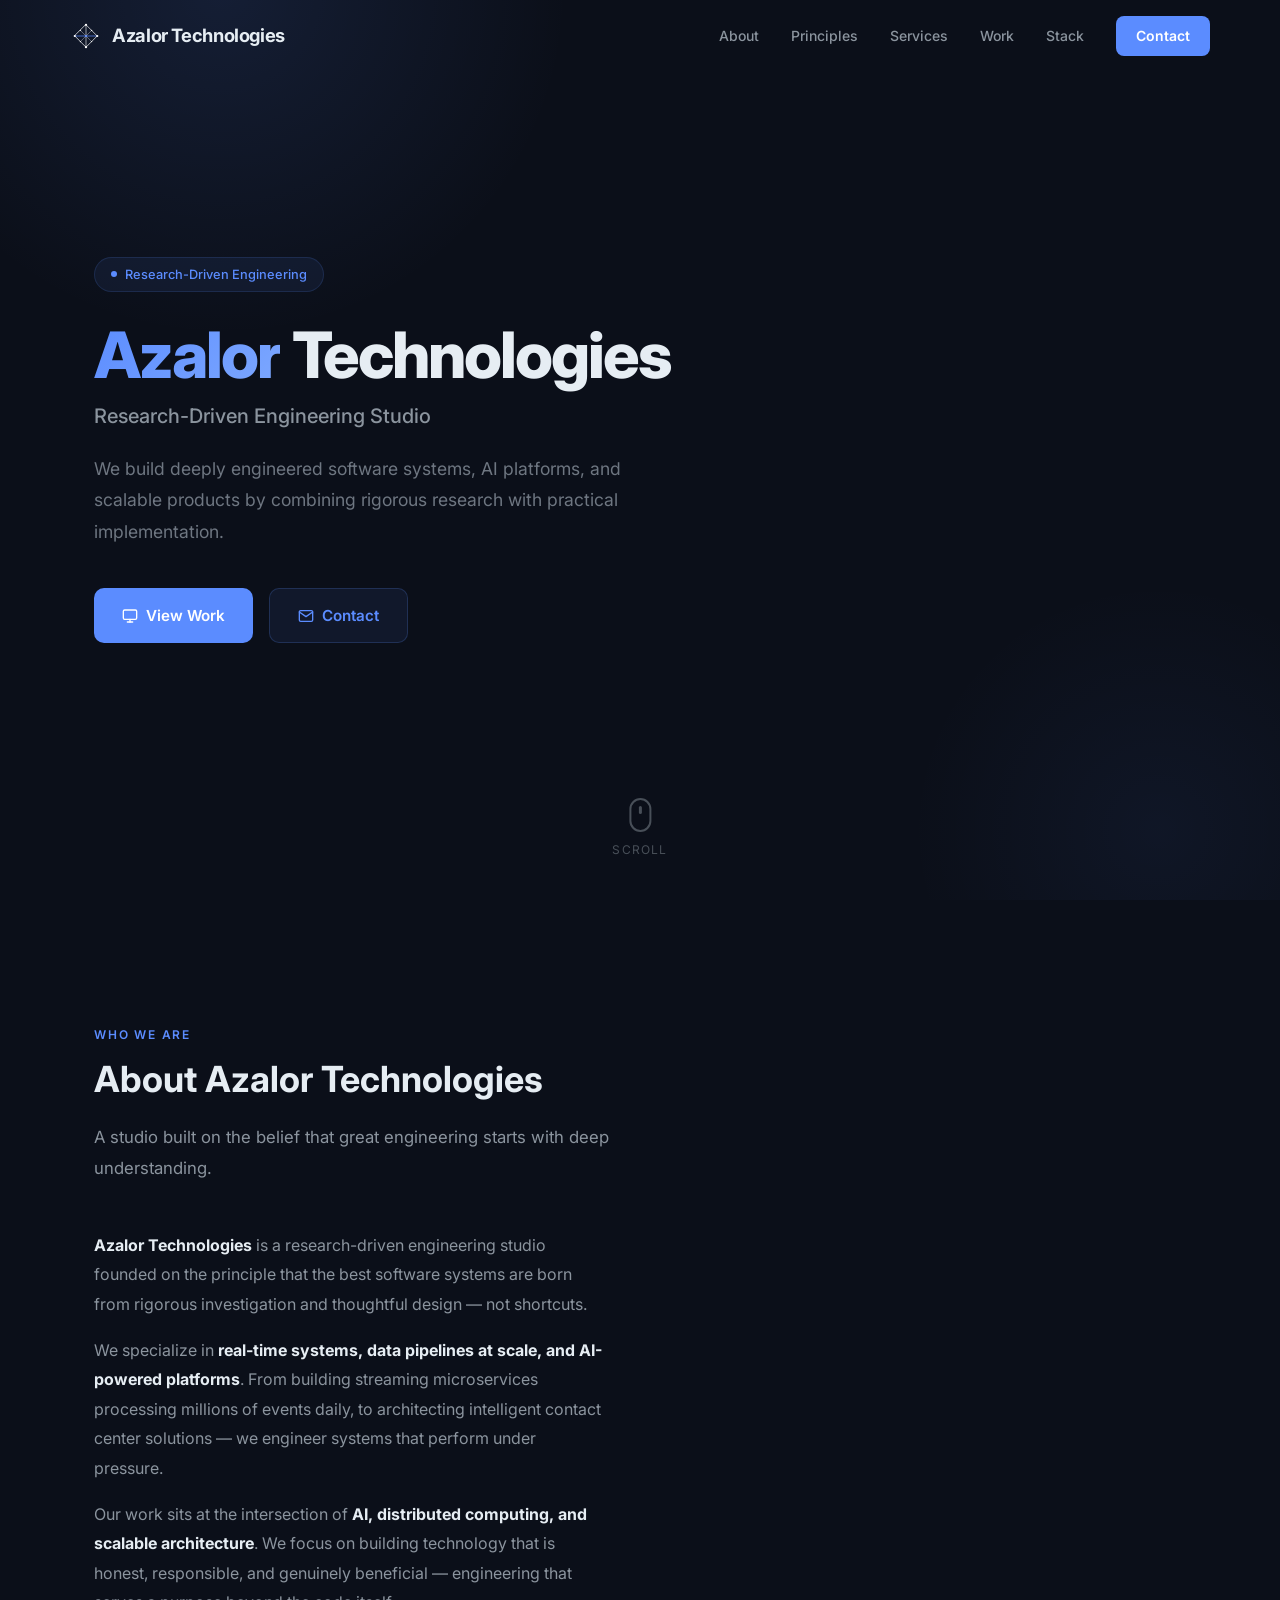
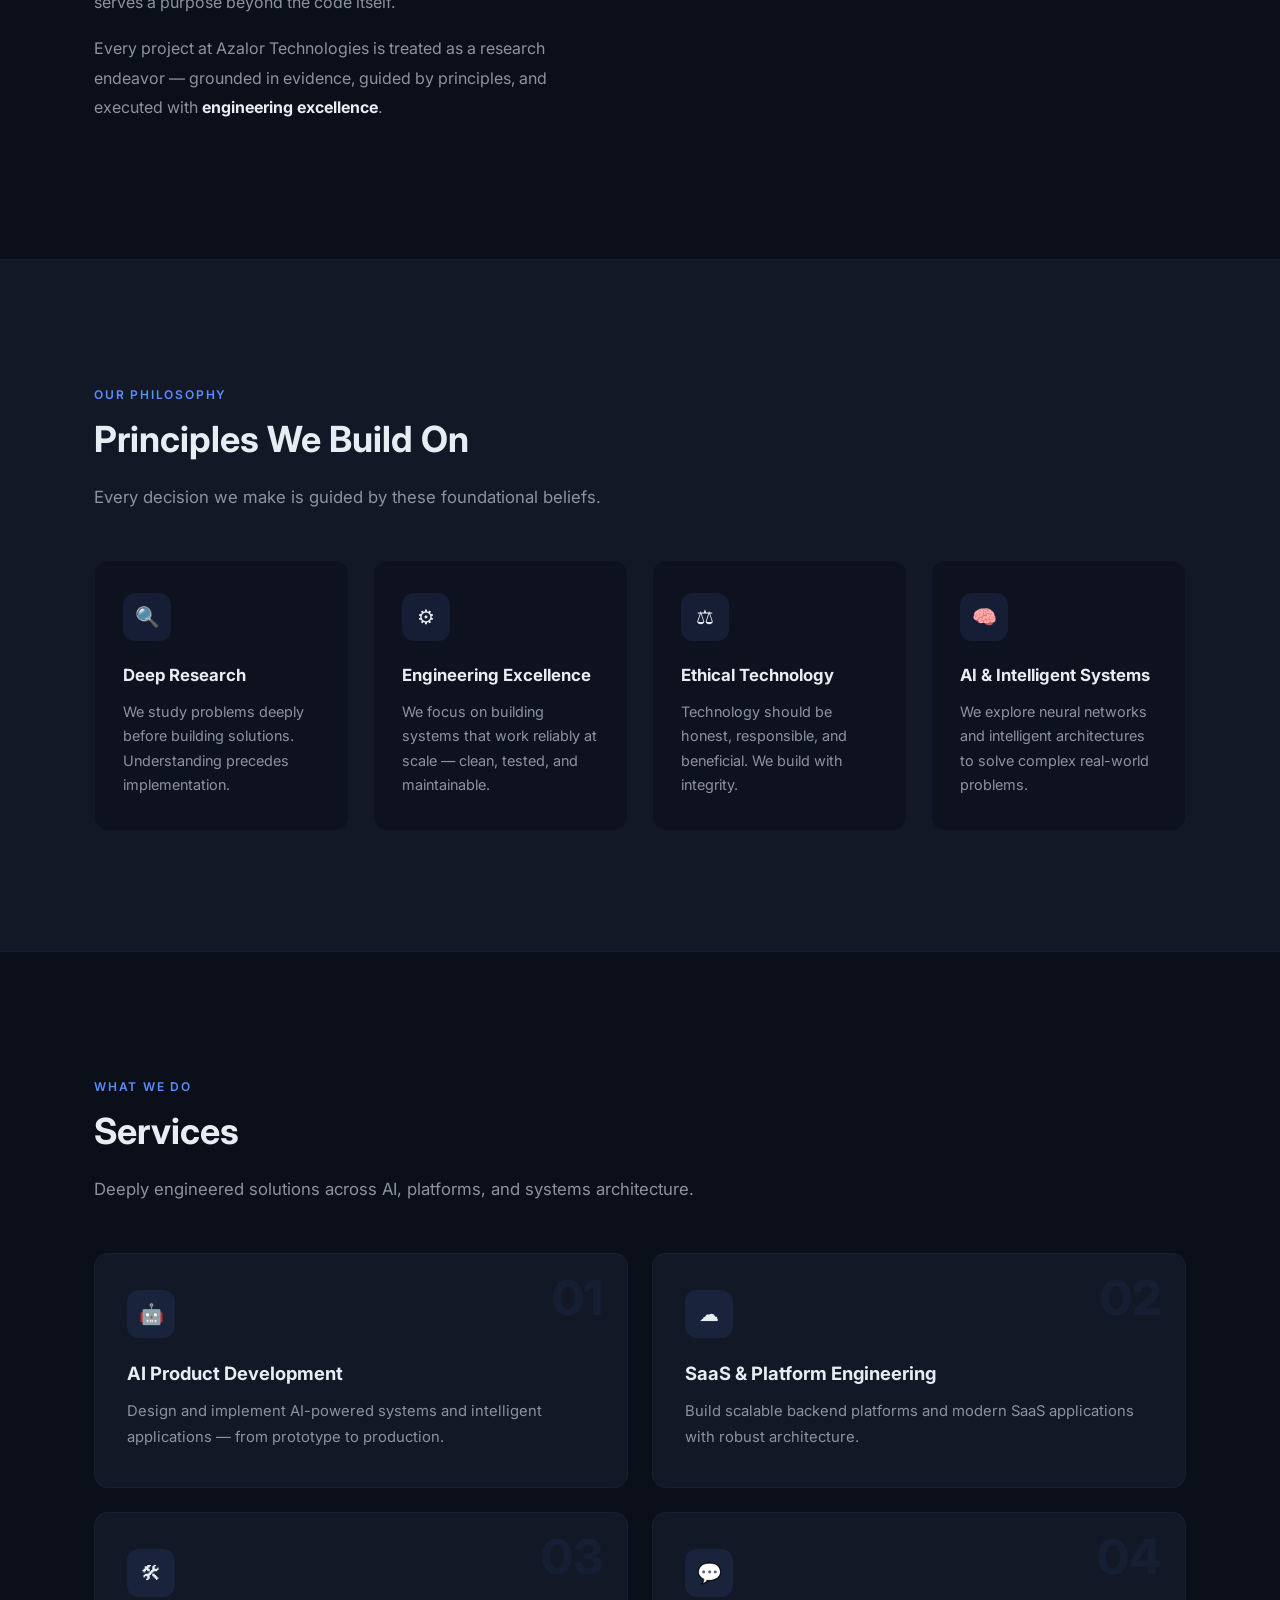
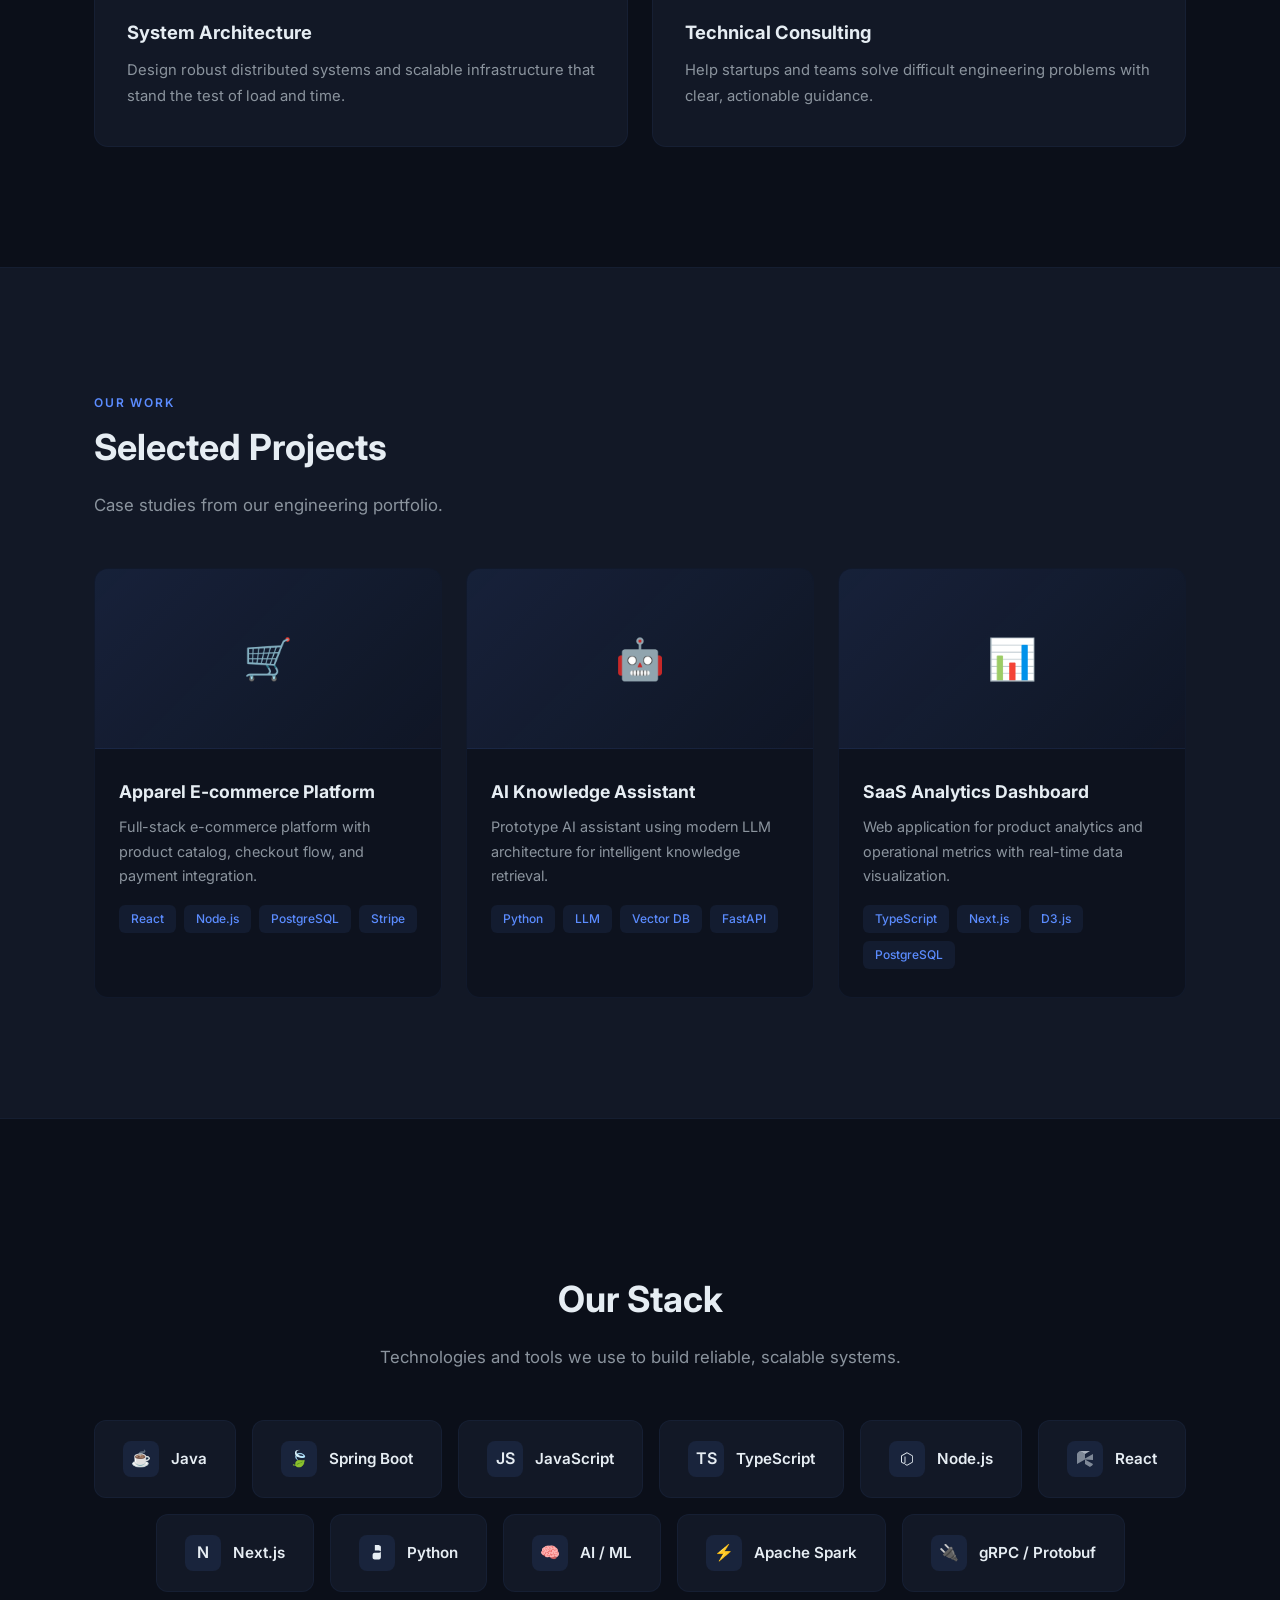
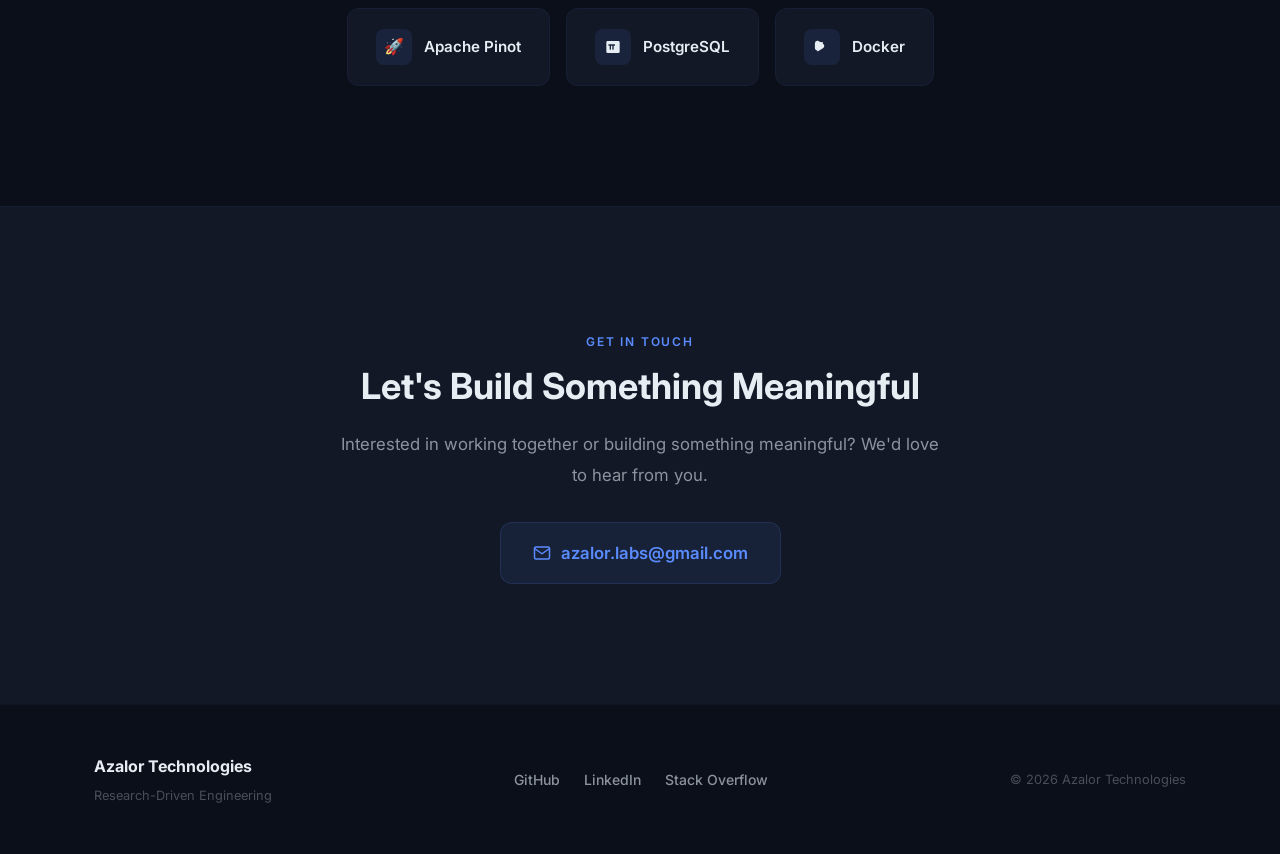
==== index.html @ 62964fdd "Add pro SEO: meta tags, JSON-LD, sitemap, robots, OG image" ====
<!DOCTYPE html>
<html lang="en" prefix="og: https://ogp.me/ns#">
<head>
  <meta charset="UTF-8" />
  <meta name="viewport" content="width=device-width, initial-scale=1.0" />

  <!-- ===== PRIMARY SEO ===== -->
  <title>Azalor Technologies — AI Engineering Studio | Software Architecture & Consulting</title>
  <meta name="description" content="Azalor Technologies is a research-driven engineering studio specializing in AI product development, scalable system architecture, SaaS platforms, and technical consulting. Founded by Saumyaraj Zala, Senior Software Engineer at Cisco with 11+ years of experience." />
  <meta name="keywords" content="Azalor Technologies, AI engineering studio, software architecture, SaaS development, AI product development, technical consulting, system design, Saumyaraj Zala, real-time streaming, distributed systems, machine learning, full-stack engineering, Bangalore, India" />
  <meta name="author" content="Saumyaraj Zala" />
  <meta name="robots" content="index, follow, max-image-preview:large, max-snippet:-1, max-video-preview:-1" />
  <meta name="googlebot" content="index, follow" />
  <link rel="canonical" href="https://azalorlabs.github.io/azalor/" />

  <!-- ===== OPEN GRAPH (Facebook, LinkedIn, etc.) ===== -->
  <meta property="og:type" content="website" />
  <meta property="og:site_name" content="Azalor Technologies" />
  <meta property="og:title" content="Azalor Technologies — Research-Driven AI Engineering Studio" />
  <meta property="og:description" content="We build deeply engineered software systems, AI platforms, and scalable products by combining rigorous research with practical implementation." />
  <meta property="og:url" content="https://azalorlabs.github.io/azalor/" />
  <meta property="og:image" content="https://azalorlabs.github.io/azalor/og-image.png" />
  <meta property="og:image:width" content="1200" />
  <meta property="og:image:height" content="630" />
  <meta property="og:image:alt" content="Azalor Technologies — Research-Driven Engineering Studio" />
  <meta property="og:locale" content="en_US" />

  <!-- ===== TWITTER CARD ===== -->
  <meta name="twitter:card" content="summary_large_image" />
  <meta name="twitter:title" content="Azalor Technologies — Research-Driven AI Engineering Studio" />
  <meta name="twitter:description" content="We build deeply engineered software systems, AI platforms, and scalable products by combining rigorous research with practical implementation." />
  <meta name="twitter:image" content="https://azalorlabs.github.io/azalor/og-image.png" />
  <meta name="twitter:image:alt" content="Azalor Technologies — Research-Driven Engineering Studio" />

  <!-- ===== ADDITIONAL SEO SIGNALS ===== -->
  <meta name="theme-color" content="#0b0f19" />
  <meta name="color-scheme" content="dark" />
  <meta name="format-detection" content="telephone=no" />
  <meta name="geo.region" content="IN-KA" />
  <meta name="geo.placename" content="Bangalore" />

  <!-- ===== JSON-LD STRUCTURED DATA ===== -->
  <script type="application/ld+json">
  {
    "@context": "https://schema.org",
    "@graph": [
      {
        "@type": "Organization",
        "@id": "https://azalorlabs.github.io/azalor/#organization",
        "name": "Azalor Technologies",
        "alternateName": "Azalor Labs",
        "url": "https://azalorlabs.github.io/azalor/",
        "logo": "https://azalorlabs.github.io/azalor/logos/logo-azalor.svg",
        "description": "Research-driven engineering studio specializing in AI product development, scalable system architecture, SaaS platforms, and technical consulting.",
        "foundingDate": "2026",
        "founder": {
          "@type": "Person",
          "@id": "https://azalorlabs.github.io/azalor/#founder",
          "name": "Saumyaraj Zala",
          "jobTitle": "Founder & Principal Engineer",
          "url": "https://linkedin.com/in/saumyaraj",
          "sameAs": [
            "https://github.com/saumyaraj",
            "https://linkedin.com/in/saumyaraj",
            "https://stackoverflow.com/users/2201808/saumyaraj"
          ],
          "worksFor": {
            "@type": "Organization",
            "name": "Cisco"
          },
          "knowsAbout": [
            "Artificial Intelligence",
            "Machine Learning",
            "Distributed Systems",
            "Real-Time Streaming",
            "System Architecture",
            "Full-Stack Engineering",
            "Java",
            "Python",
            "React",
            "Apache Spark",
            "gRPC"
          ]
        },
        "areaServed": "Worldwide",
        "address": {
          "@type": "PostalAddress",
          "addressLocality": "Bangalore",
          "addressCountry": "IN"
        },
        "contactPoint": {
          "@type": "ContactPoint",
          "email": "azalor.labs@gmail.com",
          "contactType": "business inquiries"
        },
        "sameAs": [
          "https://github.com/azalorlabs",
          "https://github.com/saumyaraj",
          "https://linkedin.com/in/saumyaraj"
        ],
        "knowsAbout": [
          "AI Product Development",
          "SaaS Platform Engineering",
          "System Architecture",
          "Technical Consulting",
          "Real-Time Data Pipelines",
          "Distributed Computing",
          "Machine Learning"
        ]
      },
      {
        "@type": "WebSite",
        "@id": "https://azalorlabs.github.io/azalor/#website",
        "name": "Azalor Technologies",
        "url": "https://azalorlabs.github.io/azalor/",
        "publisher": { "@id": "https://azalorlabs.github.io/azalor/#organization" }
      },
      {
        "@type": "WebPage",
        "@id": "https://azalorlabs.github.io/azalor/#webpage",
        "name": "Azalor Technologies — AI Engineering Studio",
        "url": "https://azalorlabs.github.io/azalor/",
        "isPartOf": { "@id": "https://azalorlabs.github.io/azalor/#website" },
        "about": { "@id": "https://azalorlabs.github.io/azalor/#organization" },
        "description": "Research-driven engineering studio building deeply engineered software systems, AI platforms, and scalable products."
      },
      {
        "@type": "ProfessionalService",
        "@id": "https://azalorlabs.github.io/azalor/#service",
        "name": "Azalor Technologies",
        "provider": { "@id": "https://azalorlabs.github.io/azalor/#organization" },
        "serviceType": [
          "AI Product Development",
          "SaaS & Platform Engineering",
          "System Architecture",
          "Technical Consulting"
        ],
        "areaServed": "Worldwide"
      }
    ]
  }
  </script>

  <!-- ===== FONTS ===== -->
  <link rel="preconnect" href="https://fonts.googleapis.com" />
  <link rel="preconnect" href="https://fonts.gstatic.com" crossorigin />
  <link href="https://fonts.googleapis.com/css2?family=Inter:wght@400;500;600;700;800&display=swap" rel="stylesheet" />

  <!-- ===== FAVICON ===== -->
  <link rel="icon" type="image/svg+xml" href="logos/logo-azalor.svg" />
  <link rel="icon" href="data:image/svg+xml,<svg xmlns='http://www.w3.org/2000/svg' viewBox='0 0 200 200' fill='none'><rect width='200' height='200' rx='32' fill='%230b0f19'/><g stroke-linecap='round' stroke-linejoin='round'><polygon points='100,30 170,100 100,170 30,100' fill='none' stroke='white' stroke-width='7'/><line x1='100' y1='30' x2='100' y2='170' stroke='white' stroke-width='6'/><line x1='30' y1='100' x2='170' y2='100' stroke='%235b8cff' stroke-width='7'/><line x1='65' y1='65' x2='135' y2='135' stroke='white' stroke-width='5' opacity='0.7'/><line x1='135' y1='65' x2='65' y2='135' stroke='white' stroke-width='5' opacity='0.7'/></g><circle cx='100' cy='30' r='10' fill='white'/><circle cx='170' cy='100' r='10' fill='white'/><circle cx='100' cy='170' r='10' fill='white'/><circle cx='30' cy='100' r='10' fill='white'/><circle cx='100' cy='100' r='9' fill='%235b8cff'/></svg>" />
  <link rel="apple-touch-icon" href="logos/logo-azalor.svg" />

  <link rel="stylesheet" href="styles.css" />
</head>
<body>

  <!-- ===== NAVBAR ===== -->
  <header>
  <nav class="navbar" role="navigation" aria-label="Main navigation">
    <div class="navbar-inner">
      <a href="#" class="navbar-brand">
        <span class="brand-icon">
          <svg viewBox="0 0 200 200" fill="none" xmlns="http://www.w3.org/2000/svg" width="28" height="28">
            <g stroke-linecap="round" stroke-linejoin="round">
              <polygon points="100,20 180,100 100,180 20,100" fill="none" stroke="white" stroke-width="5"/>
              <line x1="100" y1="20" x2="100" y2="180" stroke="white" stroke-width="4"/>
              <line x1="20" y1="100" x2="180" y2="100" stroke="#5b8cff" stroke-width="5"/>
              <line x1="60" y1="60" x2="140" y2="140" stroke="white" stroke-width="3.5" opacity="0.7"/>
              <line x1="140" y1="60" x2="60" y2="140" stroke="white" stroke-width="3.5" opacity="0.7"/>
            </g>
            <circle cx="100" cy="20" r="8" fill="white"/>
            <circle cx="180" cy="100" r="8" fill="white"/>
            <circle cx="100" cy="180" r="8" fill="white"/>
            <circle cx="20" cy="100" r="8" fill="white"/>
            <circle cx="100" cy="100" r="7" fill="#5b8cff"/>
            <circle cx="60" cy="60" r="5" fill="white" opacity="0.8"/>
            <circle cx="140" cy="60" r="5" fill="white" opacity="0.8"/>
            <circle cx="60" cy="140" r="5" fill="white" opacity="0.8"/>
            <circle cx="140" cy="140" r="5" fill="white" opacity="0.8"/>
          </svg>
        </span>
        Azalor Technologies
      </a>
      <div class="nav-links">
        <a href="#about">About</a>
        <a href="#principles">Principles</a>
        <a href="#services">Services</a>
        <a href="#projects">Work</a>
        <a href="#stack">Stack</a>
        <a href="#contact" class="nav-cta">Contact</a>
      </div>
      <button class="nav-toggle" aria-label="Toggle navigation">
        <span></span>
        <span></span>
        <span></span>
      </button>
    </div>
  </nav>
  </header>

  <main>

  <!-- ===== HERO ===== -->
  <section class="hero" id="hero" aria-label="Hero">
    <div class="container">
      <div class="hero-content">
        <div class="hero-badge">
          <span class="dot"></span>
          Research-Driven Engineering
        </div>
        <h1>
          <span class="accent">Azalor</span> Technologies
        </h1>
        <p class="subtitle">Research-Driven Engineering Studio</p>
        <p class="hero-desc">
          We build deeply engineered software systems, AI platforms, and scalable products
          by combining rigorous research with practical implementation.
        </p>
        <div class="hero-buttons">
          <a href="#projects" class="btn btn-primary">
            <svg width="16" height="16" fill="none" stroke="currentColor" stroke-width="2" stroke-linecap="round" stroke-linejoin="round" viewBox="0 0 24 24"><rect x="2" y="3" width="20" height="14" rx="2"/><line x1="8" y1="21" x2="16" y2="21"/><line x1="12" y1="17" x2="12" y2="21"/></svg>
            View Work
          </a>
          <a href="#contact" class="btn btn-secondary">
            <svg width="16" height="16" fill="none" stroke="currentColor" stroke-width="2" stroke-linecap="round" stroke-linejoin="round" viewBox="0 0 24 24"><path d="M4 4h16c1.1 0 2 .9 2 2v12c0 1.1-.9 2-2 2H4c-1.1 0-2-.9-2-2V6c0-1.1.9-2 2-2z"/><polyline points="22,6 12,13 2,6"/></svg>
            Contact
          </a>
        </div>
      </div>
    </div>
    <div class="scroll-indicator">
      <div class="mouse"></div>
      scroll
    </div>
  </section>

  <!-- ===== ABOUT ===== -->
  <section class="section" id="about" aria-label="About Azalor Technologies">
    <div class="container">
      <span class="section-label reveal">Who We Are</span>
      <h2 class="section-title reveal">About Azalor Technologies</h2>
      <p class="section-desc reveal">
        A studio built on the belief that great engineering starts with deep understanding.
      </p>

      <div class="about-grid">
        <div class="about-text reveal">
          <p>
            <strong>Azalor Technologies</strong> is a research-driven engineering studio founded on the principle that the
            best software systems are born from rigorous investigation and thoughtful design — not shortcuts.
          </p>
          <p>
            We specialize in <strong>real-time systems, data pipelines at scale, and AI-powered platforms</strong>.
            From building streaming microservices processing millions of events daily, to architecting
            intelligent contact center solutions — we engineer systems that perform under pressure.
          </p>
          <p>
            Our work sits at the intersection of <strong>AI, distributed computing, and scalable architecture</strong>.
            We focus on building technology that is honest, responsible, and genuinely beneficial — engineering
            that serves a purpose beyond the code itself.
          </p>
          <p>
            Every project at Azalor Technologies is treated as a research endeavor — grounded in evidence, guided by
            principles, and executed with <strong>engineering excellence</strong>.
          </p>
        </div>

      </div>
    </div>
  </section>

  <!-- ===== PRINCIPLES ===== -->
  <section class="section" id="principles" aria-label="Our principles and philosophy">
    <div class="container">
      <span class="section-label reveal">Our Philosophy</span>
      <h2 class="section-title reveal">Principles We Build On</h2>
      <p class="section-desc reveal">
        Every decision we make is guided by these foundational beliefs.
      </p>

      <div class="principles-grid">
        <div class="principle-card">
          <div class="principle-icon">&#128269;</div>
          <h3>Deep Research</h3>
          <p>We study problems deeply before building solutions. Understanding precedes implementation.</p>
        </div>
        <div class="principle-card">
          <div class="principle-icon">&#9881;</div>
          <h3>Engineering Excellence</h3>
          <p>We focus on building systems that work reliably at scale — clean, tested, and maintainable.</p>
        </div>
        <div class="principle-card">
          <div class="principle-icon">&#9878;</div>
          <h3>Ethical Technology</h3>
          <p>Technology should be honest, responsible, and beneficial. We build with integrity.</p>
        </div>
        <div class="principle-card">
          <div class="principle-icon">&#129504;</div>
          <h3>AI &amp; Intelligent Systems</h3>
          <p>We explore neural networks and intelligent architectures to solve complex real-world problems.</p>
        </div>
      </div>
    </div>
  </section>

  <!-- ===== SERVICES ===== -->
  <section class="section" id="services" aria-label="Services we offer">
    <div class="container">
      <span class="section-label reveal">What We Do</span>
      <h2 class="section-title reveal">Services</h2>
      <p class="section-desc reveal">
        Deeply engineered solutions across AI, platforms, and systems architecture.
      </p>

      <div class="services-grid">
        <div class="service-card">
          <span class="service-num">01</span>
          <div class="service-icon">&#129302;</div>
          <h3>AI Product Development</h3>
          <p>Design and implement AI-powered systems and intelligent applications — from prototype to production.</p>
        </div>
        <div class="service-card">
          <span class="service-num">02</span>
          <div class="service-icon">&#9729;</div>
          <h3>SaaS &amp; Platform Engineering</h3>
          <p>Build scalable backend platforms and modern SaaS applications with robust architecture.</p>
        </div>
        <div class="service-card">
          <span class="service-num">03</span>
          <div class="service-icon">&#128736;</div>
          <h3>System Architecture</h3>
          <p>Design robust distributed systems and scalable infrastructure that stand the test of load and time.</p>
        </div>
        <div class="service-card">
          <span class="service-num">04</span>
          <div class="service-icon">&#128172;</div>
          <h3>Technical Consulting</h3>
          <p>Help startups and teams solve difficult engineering problems with clear, actionable guidance.</p>
        </div>
      </div>
    </div>
  </section>

  <!-- ===== PROJECTS ===== -->
  <section class="section" id="projects" aria-label="Selected projects and portfolio">
    <div class="container">
      <span class="section-label reveal">Our Work</span>
      <h2 class="section-title reveal">Selected Projects</h2>
      <p class="section-desc reveal">
        Case studies from our engineering portfolio.
      </p>

      <div class="projects-grid">
        <div class="project-card">
          <div class="project-thumb">&#128722;</div>
          <div class="project-body">
            <h3>Apparel E-commerce Platform</h3>
            <p>Full-stack e-commerce platform with product catalog, checkout flow, and payment integration.</p>
            <div class="project-tags">
              <span>React</span>
              <span>Node.js</span>
              <span>PostgreSQL</span>
              <span>Stripe</span>
            </div>
          </div>
        </div>
        <div class="project-card">
          <div class="project-thumb">&#129302;</div>
          <div class="project-body">
            <h3>AI Knowledge Assistant</h3>
            <p>Prototype AI assistant using modern LLM architecture for intelligent knowledge retrieval.</p>
            <div class="project-tags">
              <span>Python</span>
              <span>LLM</span>
              <span>Vector DB</span>
              <span>FastAPI</span>
            </div>
          </div>
        </div>
        <div class="project-card">
          <div class="project-thumb">&#128202;</div>
          <div class="project-body">
            <h3>SaaS Analytics Dashboard</h3>
            <p>Web application for product analytics and operational metrics with real-time data visualization.</p>
            <div class="project-tags">
              <span>TypeScript</span>
              <span>Next.js</span>
              <span>D3.js</span>
              <span>PostgreSQL</span>
            </div>
          </div>
        </div>
      </div>
    </div>
  </section>

  <!-- ===== TECH STACK ===== -->
  <section class="section" id="stack" aria-label="Technology stack">
    <div class="container">
      <div style="text-align:center;">
        <span class="section-label reveal">Technology</span>
        <h2 class="section-title reveal">Our Stack</h2>
        <p class="section-desc reveal" style="margin:0 auto;">
          Technologies and tools we use to build reliable, scalable systems.
        </p>
      </div>

      <div class="tech-grid">
        <div class="tech-item">
          <span class="tech-icon">&#9749;</span>
          Java
        </div>
        <div class="tech-item">
          <span class="tech-icon">&#127811;</span>
          Spring Boot
        </div>
        <div class="tech-item">
          <span class="tech-icon">JS</span>
          JavaScript
        </div>
        <div class="tech-item">
          <span class="tech-icon">TS</span>
          TypeScript
        </div>
        <div class="tech-item">
          <span class="tech-icon">
            <svg width="16" height="16" fill="currentColor" viewBox="0 0 24 24"><path d="M12 21.985c-.275 0-.532-.074-.772-.202l-2.439-1.448c-.365-.203-.182-.275-.072-.314.487-.17.586-.207 1.101-.5.056-.029.128-.018.185.015l1.87 1.112c.074.036.166.036.228 0l7.319-4.237c.074-.036.11-.11.11-.202V7.768c0-.091-.036-.165-.11-.201l-7.319-4.219c-.073-.037-.165-.037-.228 0L4.552 7.566c-.073.037-.11.128-.11.22v8.439c0 .091.037.165.11.202l2.005 1.157c1.083.55 1.762-.091 1.762-.735V8.502c0-.128.092-.22.22-.22h.927c.11 0 .22.092.22.22v8.348c0 1.448-.789 2.293-2.164 2.293-.422 0-.752 0-1.688-.459l-1.925-1.1A1.553 1.553 0 013 16.21V7.77c0-.569.293-1.083.789-1.375l7.319-4.237a1.637 1.637 0 011.544 0l7.319 4.237c.496.292.789.807.789 1.375v8.438c0 .569-.293 1.084-.789 1.376l-7.319 4.237c-.24.11-.496.165-.652.165z"/></svg>
          </span>
          Node.js
        </div>
        <div class="tech-item">
          <span class="tech-icon">
            <svg width="16" height="16" fill="currentColor" viewBox="0 0 24 24"><path d="M12 12.713l-11.985 6.931c-.029-.199-.015-.408-.015-.618V4.974c0-.21-.014-.42.015-.618L12 11.287v1.426zM12 11.287L.015 4.356C.542 2.252 2.7 1.088 4.5.038L12 4.37v6.917zm0 1.426v6.917l7.5 4.332c1.8-1.05 3.957-2.214 4.485-4.318L12 12.713zm12-8.357v8.618c0 .21.014.42-.015.618L12 12.713v-1.426l11.985-6.931c.029.199.015.408.015.618z" opacity=".5"/><path d="M12 4.37L4.5.038C6.3-1.012 9.3.038 12 .038s5.7-1.05 7.5.001L12 4.37z" opacity=".7"/></svg>
          </span>
          React
        </div>
        <div class="tech-item">
          <span class="tech-icon">N</span>
          Next.js
        </div>
        <div class="tech-item">
          <span class="tech-icon">
            <svg width="16" height="16" fill="currentColor" viewBox="0 0 24 24"><path d="M14.25.18l.9.2.73.26.59.3.45.32.34.34.25.34.16.33.1.3.04.26.02.2-.01.13V8.5l-.05.63-.13.55-.21.46-.26.38-.3.31-.33.25-.35.19-.35.14-.33.1-.3.07-.26.04-.21.02H8.77l-.69.05-.59.14-.5.22-.41.27-.33.32-.27.35-.2.36-.15.37-.1.35-.07.32-.04.27-.02.21v3.68l.05.63.13.55.21.46.26.38.3.31.33.25.35.19.35.14.33.1.3.07.26.04.21.02.13-.01h5.83l.69-.05.59-.14.5-.22.41-.27.33-.32.27-.35.2-.36.15-.37.1-.35.07-.32.04-.27.02-.21V11.5l-.05-.63-.13-.55-.21-.46-.26-.38-.3-.31-.33-.25-.35-.19-.35-.14-.33-.1-.3-.07-.26-.04-.21-.02H8.77V.28L8.9.15 9.1.06 9.35 0h5.07l.18.02.24.04.27.08.29.13z"/></svg>
          </span>
          Python
        </div>
        <div class="tech-item">
          <span class="tech-icon">&#129504;</span>
          AI / ML
        </div>
        <div class="tech-item">
          <span class="tech-icon">&#9889;</span>
          Apache Spark
        </div>
        <div class="tech-item">
          <span class="tech-icon">&#128268;</span>
          gRPC / Protobuf
        </div>
        <div class="tech-item">
          <span class="tech-icon">&#128640;</span>
          Apache Pinot
        </div>
        <div class="tech-item">
          <span class="tech-icon">
            <svg width="16" height="16" fill="currentColor" viewBox="0 0 24 24"><path d="M2 5c0-1.1.9-2 2-2h16a2 2 0 012 2v14a2 2 0 01-2 2H4a2 2 0 01-2-2V5zm3.5 3a.5.5 0 00-.5.5v1a.5.5 0 00.5.5H7v5.5a.5.5 0 00.5.5h1a.5.5 0 00.5-.5V10h2v5.5a.5.5 0 00.5.5h1a.5.5 0 00.5-.5V10h1.5a.5.5 0 00.5-.5v-1a.5.5 0 00-.5-.5h-8z"/></svg>
          </span>
          PostgreSQL
        </div>
        <div class="tech-item">
          <span class="tech-icon">
            <svg width="16" height="16" fill="currentColor" viewBox="0 0 24 24"><path d="M4.82 17.28c-.17 0-.34-.02-.5-.05a3.94 3.94 0 01-2.2-1.38 4 4 0 01-.76-2.56V6.71a4.01 4.01 0 013.46-3.96c.65-.1 1.33.03 1.89.36l6.71 3.88a4 4 0 012 3.46v.11a4 4 0 01-2 3.46l-6.71 3.88c-.54.31-1.15.45-1.76.42l-.13-.04zm7.18-4.7l-6.71 3.88c-.23.13-.5.12-.73-.02a1 1 0 01-.56-.88V9.29a1 1 0 01.56-.88L12 4.53c.23-.13.5-.12.73.02a1 1 0 01.56.88v6.27a1 1 0 01-.56.88h.27z"/></svg>
          </span>
          Docker
        </div>
      </div>
    </div>
  </section>

  <!-- ===== CONTACT ===== -->
  <section class="section" id="contact" aria-label="Contact information">
    <div class="container">
      <div class="contact-inner">
        <span class="section-label reveal">Get In Touch</span>
        <h2 class="section-title reveal">Let's Build Something Meaningful</h2>
        <p class="section-desc reveal">
          Interested in working together or building something meaningful?
          We'd love to hear from you.
        </p>
        <a href="mailto:azalor.labs@gmail.com" class="contact-email reveal" aria-label="Email us at azalor.labs@gmail.com">
          <svg width="18" height="18" fill="none" stroke="currentColor" stroke-width="2" stroke-linecap="round" stroke-linejoin="round" viewBox="0 0 24 24"><path d="M4 4h16c1.1 0 2 .9 2 2v12c0 1.1-.9 2-2 2H4c-1.1 0-2-.9-2-2V6c0-1.1.9-2 2-2z"/><polyline points="22,6 12,13 2,6"/></svg>
          azalor.labs@gmail.com
        </a>
      </div>
    </div>
  </section>

  </main>

  <!-- ===== FOOTER ===== -->
  <footer class="footer">
    <div class="container">
      <div class="footer-inner">
        <div class="footer-brand">
          <span class="footer-name">Azalor Technologies</span>
          <span class="footer-tagline">Research-Driven Engineering</span>
        </div>
        <div class="footer-links">
          <a href="https://github.com/saumyaraj" target="_blank" rel="noopener noreferrer">GitHub</a>
          <a href="https://linkedin.com/in/saumyaraj" target="_blank" rel="noopener noreferrer">LinkedIn</a>
          <a href="https://stackoverflow.com/users/2201808/saumyaraj" target="_blank" rel="noopener noreferrer">Stack Overflow</a>
        </div>
        <span class="footer-copy">&copy; <span id="year"></span> Azalor Technologies</span>
      </div>
    </div>
  </footer>

  <script src="script.js"></script>
</body>
</html>
---- styles.css ----
/* ===== RESET & BASE ===== */
*,
*::before,
*::after {
  margin: 0;
  padding: 0;
  box-sizing: border-box;
}

html {
  scroll-behavior: smooth;
  font-size: 16px;
}

body {
  font-family: 'Inter', -apple-system, BlinkMacSystemFont, 'Segoe UI', Roboto,
    Oxygen, Ubuntu, Cantarell, sans-serif;
  background-color: #0b0f19;
  color: #e6edf3;
  line-height: 1.7;
  overflow-x: hidden;
  -webkit-font-smoothing: antialiased;
  -moz-osx-font-smoothing: grayscale;
}

a {
  color: inherit;
  text-decoration: none;
}

ul {
  list-style: none;
}

img {
  max-width: 100%;
  display: block;
}

/* ===== UTILITIES ===== */
.container {
  width: 100%;
  max-width: 1140px;
  margin: 0 auto;
  padding: 0 24px;
}

.section {
  padding: 120px 0;
}

.section-label {
  display: inline-block;
  font-size: 0.75rem;
  font-weight: 600;
  letter-spacing: 0.15em;
  text-transform: uppercase;
  color: #5b8cff;
  margin-bottom: 12px;
}

.section-title {
  font-size: 2.25rem;
  font-weight: 700;
  line-height: 1.25;
  margin-bottom: 20px;
}

.section-desc {
  max-width: 620px;
  color: #8b949e;
  font-size: 1.05rem;
  line-height: 1.8;
}

/* fade-in animation */
.reveal {
  opacity: 0;
  transform: translateY(32px);
  transition: opacity 0.7s ease, transform 0.7s ease;
}

.reveal.visible {
  opacity: 1;
  transform: translateY(0);
}

/* ===== NAVBAR ===== */
.navbar {
  position: fixed;
  top: 0;
  left: 0;
  width: 100%;
  z-index: 1000;
  padding: 0 24px;
  transition: background 0.3s ease, box-shadow 0.3s ease;
}

.navbar.scrolled {
  background: rgba(11, 15, 25, 0.92);
  backdrop-filter: blur(14px);
  -webkit-backdrop-filter: blur(14px);
  box-shadow: 0 1px 0 rgba(91, 140, 255, 0.08);
}

.navbar-inner {
  max-width: 1140px;
  margin: 0 auto;
  display: flex;
  align-items: center;
  justify-content: space-between;
  height: 72px;
}

.navbar-brand {
  font-size: 1.15rem;
  font-weight: 700;
  letter-spacing: -0.02em;
  color: #e6edf3;
  display: flex;
  align-items: center;
  gap: 10px;
}

.navbar-brand .brand-icon {
  width: 32px;
  height: 32px;
  display: flex;
  align-items: center;
  justify-content: center;
}

.nav-links {
  display: flex;
  align-items: center;
  gap: 32px;
}

.nav-links a {
  font-size: 0.875rem;
  font-weight: 500;
  color: #8b949e;
  transition: color 0.25s ease;
}

.nav-links a:hover {
  color: #e6edf3;
}

.nav-links .nav-cta {
  background: #5b8cff;
  color: #fff;
  padding: 8px 20px;
  border-radius: 8px;
  font-weight: 600;
  transition: background 0.25s ease, transform 0.2s ease;
}

.nav-links .nav-cta:hover {
  background: #4a7bef;
  transform: translateY(-1px);
}

/* mobile hamburger */
.nav-toggle {
  display: none;
  flex-direction: column;
  gap: 5px;
  background: none;
  border: none;
  cursor: pointer;
  padding: 4px;
}

.nav-toggle span {
  display: block;
  width: 22px;
  height: 2px;
  background: #e6edf3;
  border-radius: 2px;
  transition: transform 0.3s ease, opacity 0.3s ease;
}

.nav-toggle.active span:nth-child(1) {
  transform: translateY(7px) rotate(45deg);
}

.nav-toggle.active span:nth-child(2) {
  opacity: 0;
}

.nav-toggle.active span:nth-child(3) {
  transform: translateY(-7px) rotate(-45deg);
}

/* ===== HERO ===== */
.hero {
  min-height: 100vh;
  display: flex;
  align-items: center;
  position: relative;
  overflow: hidden;
}

.hero::before {
  content: '';
  position: absolute;
  top: -40%;
  left: -10%;
  width: 700px;
  height: 700px;
  background: radial-gradient(circle, rgba(91, 140, 255, 0.12) 0%, transparent 70%);
  pointer-events: none;
}

.hero::after {
  content: '';
  position: absolute;
  bottom: -20%;
  right: -10%;
  width: 500px;
  height: 500px;
  background: radial-gradient(circle, rgba(91, 140, 255, 0.06) 0%, transparent 70%);
  pointer-events: none;
}

.hero-content {
  position: relative;
  z-index: 1;
  max-width: 720px;
}

.hero-badge {
  display: inline-flex;
  align-items: center;
  gap: 8px;
  background: rgba(91, 140, 255, 0.08);
  border: 1px solid rgba(91, 140, 255, 0.15);
  border-radius: 100px;
  padding: 6px 16px;
  font-size: 0.8rem;
  font-weight: 500;
  color: #5b8cff;
  margin-bottom: 28px;
}

.hero-badge .dot {
  width: 6px;
  height: 6px;
  border-radius: 50%;
  background: #5b8cff;
  animation: pulse-dot 2s ease-in-out infinite;
}

@keyframes pulse-dot {
  0%, 100% { opacity: 1; }
  50% { opacity: 0.3; }
}

.hero h1 {
  font-size: 4rem;
  font-weight: 800;
  line-height: 1.1;
  letter-spacing: -0.03em;
  margin-bottom: 8px;
}

.hero h1 .accent {
  background: linear-gradient(135deg, #5b8cff 0%, #7da8ff 100%);
  -webkit-background-clip: text;
  -webkit-text-fill-color: transparent;
  background-clip: text;
}

.hero .subtitle {
  font-size: 1.25rem;
  font-weight: 500;
  color: #8b949e;
  margin-bottom: 20px;
}

.hero .hero-desc {
  font-size: 1.1rem;
  color: #6e7681;
  max-width: 560px;
  line-height: 1.8;
  margin-bottom: 40px;
}

.hero-buttons {
  display: flex;
  gap: 16px;
  flex-wrap: wrap;
}

.btn {
  display: inline-flex;
  align-items: center;
  gap: 8px;
  padding: 14px 28px;
  border-radius: 10px;
  font-size: 0.95rem;
  font-weight: 600;
  cursor: pointer;
  border: none;
  transition: all 0.25s ease;
}

.btn-primary {
  background: #5b8cff;
  color: #fff;
}

.btn-primary:hover {
  background: #4a7bef;
  transform: translateY(-2px);
  box-shadow: 0 8px 24px rgba(91, 140, 255, 0.25);
}

.btn-secondary {
  background: rgba(91, 140, 255, 0.08);
  color: #5b8cff;
  border: 1px solid rgba(91, 140, 255, 0.2);
}

.btn-secondary:hover {
  background: rgba(91, 140, 255, 0.14);
  transform: translateY(-2px);
}

/* scroll indicator */
.scroll-indicator {
  position: absolute;
  bottom: 40px;
  left: 50%;
  transform: translateX(-50%);
  display: flex;
  flex-direction: column;
  align-items: center;
  gap: 8px;
  color: #484f58;
  font-size: 0.75rem;
  letter-spacing: 0.1em;
  text-transform: uppercase;
}

.scroll-indicator .mouse {
  width: 22px;
  height: 34px;
  border: 2px solid #484f58;
  border-radius: 12px;
  position: relative;
}

.scroll-indicator .mouse::after {
  content: '';
  position: absolute;
  top: 6px;
  left: 50%;
  transform: translateX(-50%);
  width: 3px;
  height: 8px;
  background: #484f58;
  border-radius: 2px;
  animation: scroll-anim 1.8s ease-in-out infinite;
}

@keyframes scroll-anim {
  0% { opacity: 1; transform: translateX(-50%) translateY(0); }
  100% { opacity: 0; transform: translateX(-50%) translateY(12px); }
}

/* ===== ABOUT ===== */
.about-grid {
  display: grid;
  grid-template-columns: 1fr 1fr;
  gap: 64px;
  align-items: start;
  margin-top: 48px;
}

.about-text p {
  color: #8b949e;
  margin-bottom: 16px;
  line-height: 1.85;
}

.about-text p strong {
  color: #e6edf3;
}

.founder-card {
  background: #121826;
  border: 1px solid rgba(91, 140, 255, 0.08);
  border-radius: 16px;
  padding: 36px;
  position: relative;
  overflow: hidden;
}

.founder-card::before {
  content: '';
  position: absolute;
  top: 0;
  left: 0;
  right: 0;
  height: 3px;
  background: linear-gradient(90deg, #5b8cff, transparent);
}

.founder-avatar {
  width: 64px;
  height: 64px;
  border-radius: 14px;
  background: linear-gradient(135deg, #5b8cff 0%, #3a6aed 100%);
  display: flex;
  align-items: center;
  justify-content: center;
  font-size: 1.5rem;
  font-weight: 800;
  color: #fff;
  margin-bottom: 20px;
}

.founder-card h3 {
  font-size: 1.25rem;
  font-weight: 700;
  margin-bottom: 4px;
}

.founder-card .founder-role {
  color: #5b8cff;
  font-size: 0.9rem;
  font-weight: 500;
  margin-bottom: 16px;
}

.founder-card ul {
  display: flex;
  flex-direction: column;
  gap: 10px;
}

.founder-card ul li {
  display: flex;
  align-items: flex-start;
  gap: 10px;
  color: #8b949e;
  font-size: 0.9rem;
  line-height: 1.6;
}

.founder-card ul li .check {
  color: #5b8cff;
  font-size: 0.85rem;
  margin-top: 3px;
  flex-shrink: 0;
}

/* ===== PRINCIPLES ===== */
#principles {
  background: #121826;
  border-top: 1px solid rgba(91, 140, 255, 0.05);
  border-bottom: 1px solid rgba(91, 140, 255, 0.05);
}

.principles-grid {
  display: grid;
  grid-template-columns: repeat(4, 1fr);
  gap: 24px;
  margin-top: 48px;
}

.principle-card {
  background: rgba(11, 15, 25, 0.6);
  border: 1px solid rgba(91, 140, 255, 0.06);
  border-radius: 14px;
  padding: 32px 28px;
  transition: transform 0.3s ease, border-color 0.3s ease, box-shadow 0.3s ease;
}

.principle-card:hover {
  transform: translateY(-4px);
  border-color: rgba(91, 140, 255, 0.15);
  box-shadow: 0 12px 32px rgba(0, 0, 0, 0.25);
}

.principle-icon {
  width: 48px;
  height: 48px;
  border-radius: 12px;
  background: rgba(91, 140, 255, 0.1);
  display: flex;
  align-items: center;
  justify-content: center;
  margin-bottom: 20px;
  font-size: 1.25rem;
}

.principle-card h3 {
  font-size: 1.05rem;
  font-weight: 700;
  margin-bottom: 10px;
}

.principle-card p {
  color: #8b949e;
  font-size: 0.9rem;
  line-height: 1.7;
}

/* ===== SERVICES ===== */
.services-grid {
  display: grid;
  grid-template-columns: repeat(2, 1fr);
  gap: 24px;
  margin-top: 48px;
}

.service-card {
  background: #121826;
  border: 1px solid rgba(91, 140, 255, 0.06);
  border-radius: 14px;
  padding: 36px 32px;
  transition: transform 0.3s ease, border-color 0.3s ease, box-shadow 0.3s ease;
  position: relative;
  overflow: hidden;
}

.service-card:hover {
  transform: translateY(-4px);
  border-color: rgba(91, 140, 255, 0.15);
  box-shadow: 0 12px 32px rgba(0, 0, 0, 0.3);
}

.service-card .service-num {
  position: absolute;
  top: 20px;
  right: 24px;
  font-size: 3rem;
  font-weight: 800;
  color: rgba(91, 140, 255, 0.06);
  line-height: 1;
}

.service-icon {
  width: 48px;
  height: 48px;
  border-radius: 12px;
  background: rgba(91, 140, 255, 0.1);
  display: flex;
  align-items: center;
  justify-content: center;
  margin-bottom: 20px;
  font-size: 1.25rem;
}

.service-card h3 {
  font-size: 1.15rem;
  font-weight: 700;
  margin-bottom: 10px;
}

.service-card p {
  color: #8b949e;
  font-size: 0.925rem;
  line-height: 1.75;
}

/* ===== PROJECTS ===== */
#projects {
  background: #121826;
  border-top: 1px solid rgba(91, 140, 255, 0.05);
  border-bottom: 1px solid rgba(91, 140, 255, 0.05);
}

.projects-grid {
  display: grid;
  grid-template-columns: repeat(3, 1fr);
  gap: 24px;
  margin-top: 48px;
}

.project-card {
  background: rgba(11, 15, 25, 0.6);
  border: 1px solid rgba(91, 140, 255, 0.06);
  border-radius: 14px;
  overflow: hidden;
  transition: transform 0.3s ease, border-color 0.3s ease, box-shadow 0.3s ease;
}

.project-card:hover {
  transform: translateY(-4px);
  border-color: rgba(91, 140, 255, 0.15);
  box-shadow: 0 12px 32px rgba(0, 0, 0, 0.25);
}

.project-thumb {
  height: 180px;
  background: linear-gradient(135deg, rgba(91, 140, 255, 0.12), rgba(91, 140, 255, 0.03));
  display: flex;
  align-items: center;
  justify-content: center;
  font-size: 2.5rem;
  border-bottom: 1px solid rgba(91, 140, 255, 0.06);
}

.project-body {
  padding: 28px 24px;
}

.project-body h3 {
  font-size: 1.1rem;
  font-weight: 700;
  margin-bottom: 8px;
}

.project-body p {
  color: #8b949e;
  font-size: 0.9rem;
  line-height: 1.7;
  margin-bottom: 16px;
}

.project-tags {
  display: flex;
  flex-wrap: wrap;
  gap: 8px;
}

.project-tags span {
  background: rgba(91, 140, 255, 0.08);
  color: #5b8cff;
  font-size: 0.75rem;
  font-weight: 500;
  padding: 4px 12px;
  border-radius: 6px;
}

/* ===== TECH STACK ===== */
.tech-grid {
  display: flex;
  flex-wrap: wrap;
  gap: 16px;
  margin-top: 48px;
  justify-content: center;
}

.tech-item {
  background: #121826;
  border: 1px solid rgba(91, 140, 255, 0.06);
  border-radius: 12px;
  padding: 20px 28px;
  display: flex;
  align-items: center;
  gap: 12px;
  font-size: 0.95rem;
  font-weight: 600;
  transition: transform 0.3s ease, border-color 0.3s ease, box-shadow 0.3s ease;
}

.tech-item:hover {
  transform: translateY(-3px);
  border-color: rgba(91, 140, 255, 0.15);
  box-shadow: 0 8px 24px rgba(0, 0, 0, 0.2);
}

.tech-item .tech-icon {
  width: 36px;
  height: 36px;
  border-radius: 8px;
  background: rgba(91, 140, 255, 0.1);
  display: flex;
  align-items: center;
  justify-content: center;
  font-size: 1rem;
}

/* ===== CONTACT ===== */
#contact {
  background: #121826;
  border-top: 1px solid rgba(91, 140, 255, 0.05);
}

.contact-inner {
  text-align: center;
  max-width: 600px;
  margin: 0 auto;
}

.contact-inner .section-desc {
  margin: 0 auto 32px;
}

.contact-email {
  display: inline-flex;
  align-items: center;
  gap: 10px;
  background: rgba(91, 140, 255, 0.08);
  border: 1px solid rgba(91, 140, 255, 0.15);
  border-radius: 12px;
  padding: 16px 32px;
  font-size: 1.05rem;
  font-weight: 600;
  color: #5b8cff;
  transition: background 0.25s ease, transform 0.2s ease;
}

.contact-email:hover {
  background: rgba(91, 140, 255, 0.14);
  transform: translateY(-2px);
}

/* ===== FOOTER ===== */
.footer {
  padding: 48px 0;
  border-top: 1px solid rgba(91, 140, 255, 0.05);
}

.footer-inner {
  display: flex;
  align-items: center;
  justify-content: space-between;
}

.footer-brand {
  display: flex;
  flex-direction: column;
  gap: 4px;
}

.footer-brand .footer-name {
  font-size: 1rem;
  font-weight: 700;
  color: #e6edf3;
}

.footer-brand .footer-tagline {
  font-size: 0.8rem;
  color: #484f58;
}

.footer-links {
  display: flex;
  gap: 24px;
}

.footer-links a {
  color: #8b949e;
  font-size: 0.875rem;
  font-weight: 500;
  transition: color 0.25s ease;
}

.footer-links a:hover {
  color: #5b8cff;
}

.footer-copy {
  font-size: 0.8rem;
  color: #484f58;
}

/* ===== RESPONSIVE ===== */
@media (max-width: 1024px) {
  .principles-grid {
    grid-template-columns: repeat(2, 1fr);
  }

  .projects-grid {
    grid-template-columns: repeat(2, 1fr);
  }
}

@media (max-width: 768px) {
  .section {
    padding: 80px 0;
  }

  .section-title {
    font-size: 1.75rem;
  }

  .hero h1 {
    font-size: 2.5rem;
  }

  .hero .subtitle {
    font-size: 1.05rem;
  }

  .hero .hero-desc {
    font-size: 1rem;
  }

  /* mobile nav */
  .nav-links {
    position: fixed;
    top: 0;
    right: -100%;
    width: 280px;
    height: 100vh;
    background: #121826;
    flex-direction: column;
    padding: 80px 32px 32px;
    gap: 24px;
    transition: right 0.35s ease;
    border-left: 1px solid rgba(91, 140, 255, 0.08);
  }

  .nav-links.open {
    right: 0;
  }

  .nav-links a {
    font-size: 1rem;
  }

  .nav-toggle {
    display: flex;
  }

  /* grids */
  .about-grid {
    grid-template-columns: 1fr;
    gap: 40px;
  }

  .principles-grid {
    grid-template-columns: 1fr;
  }

  .services-grid {
    grid-template-columns: 1fr;
  }

  .projects-grid {
    grid-template-columns: 1fr;
  }

  .footer-inner {
    flex-direction: column;
    gap: 20px;
    text-align: center;
  }

  .scroll-indicator {
    display: none;
  }
}

@media (max-width: 480px) {
  .hero h1 {
    font-size: 2rem;
  }

  .hero-buttons {
    flex-direction: column;
  }

  .btn {
    justify-content: center;
    width: 100%;
  }

  .tech-grid {
    justify-content: stretch;
  }

  .tech-item {
    flex: 1 1 100%;
    justify-content: center;
  }
}
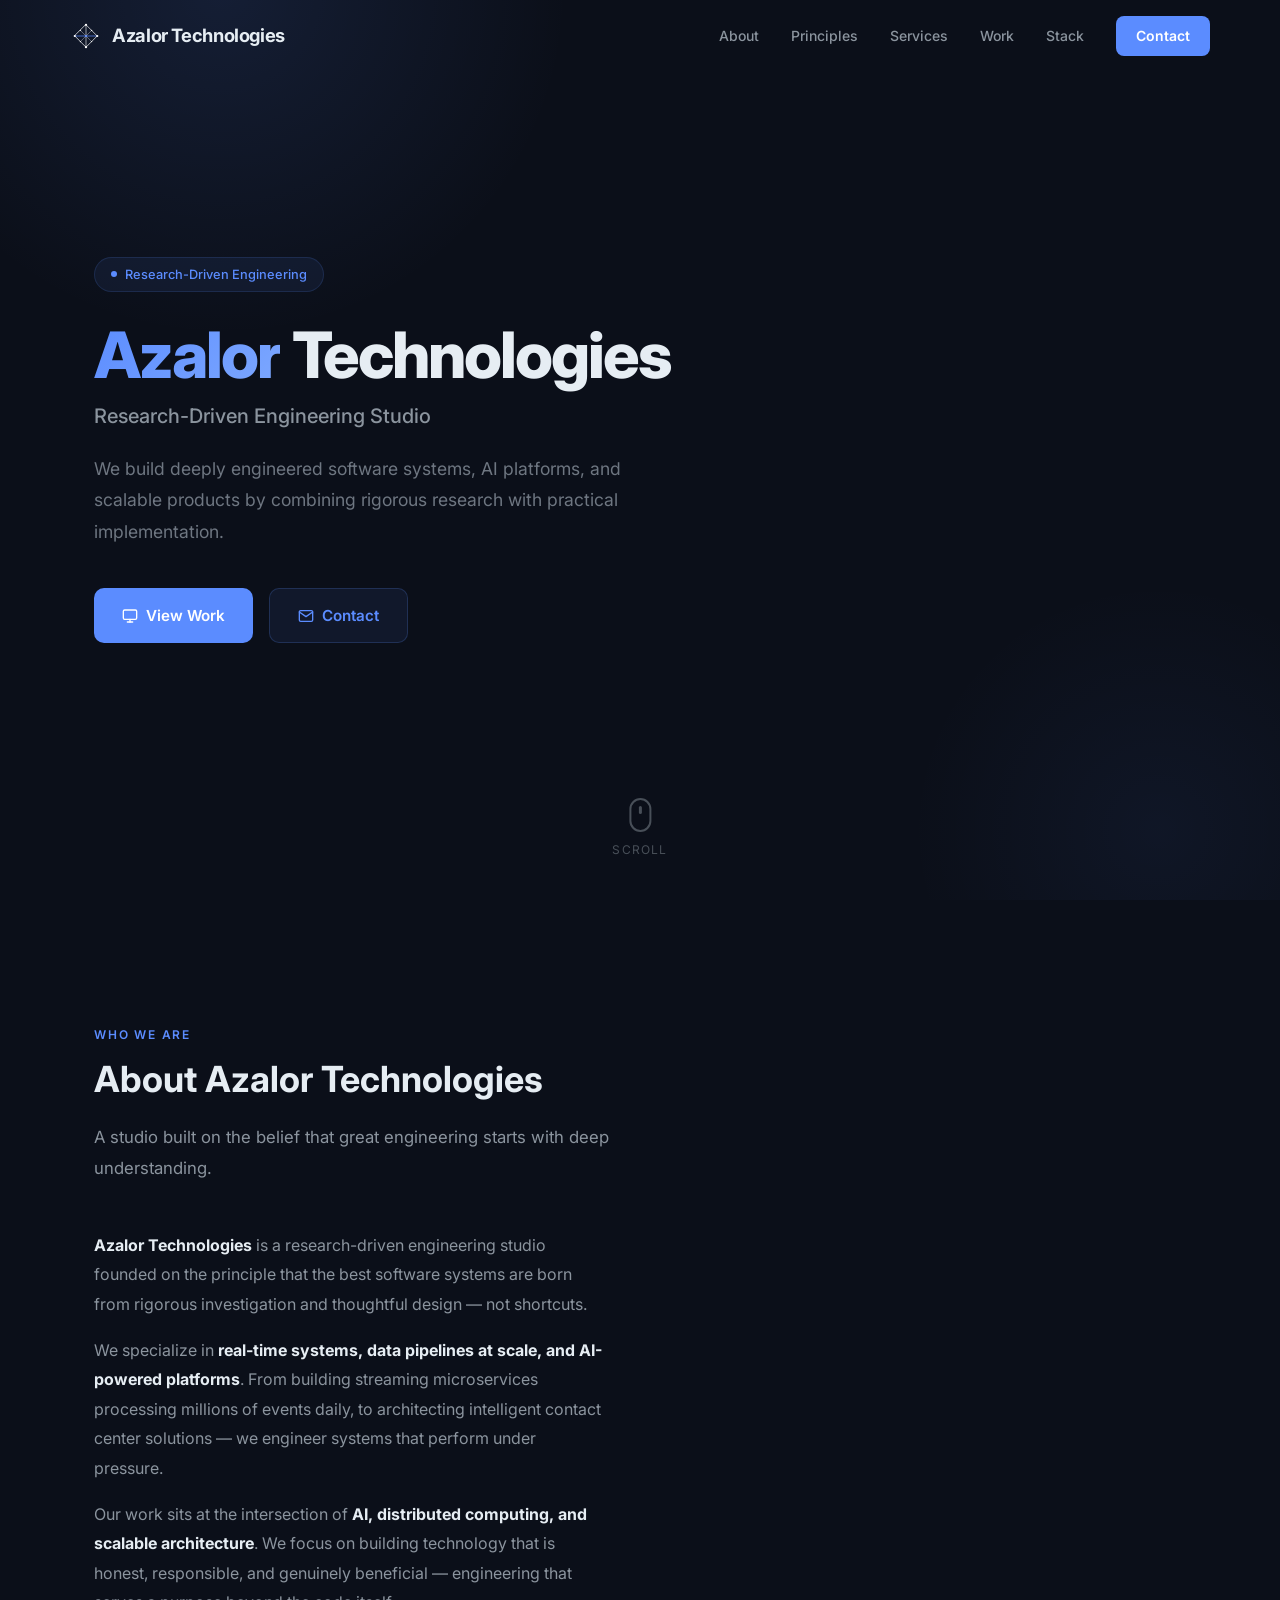
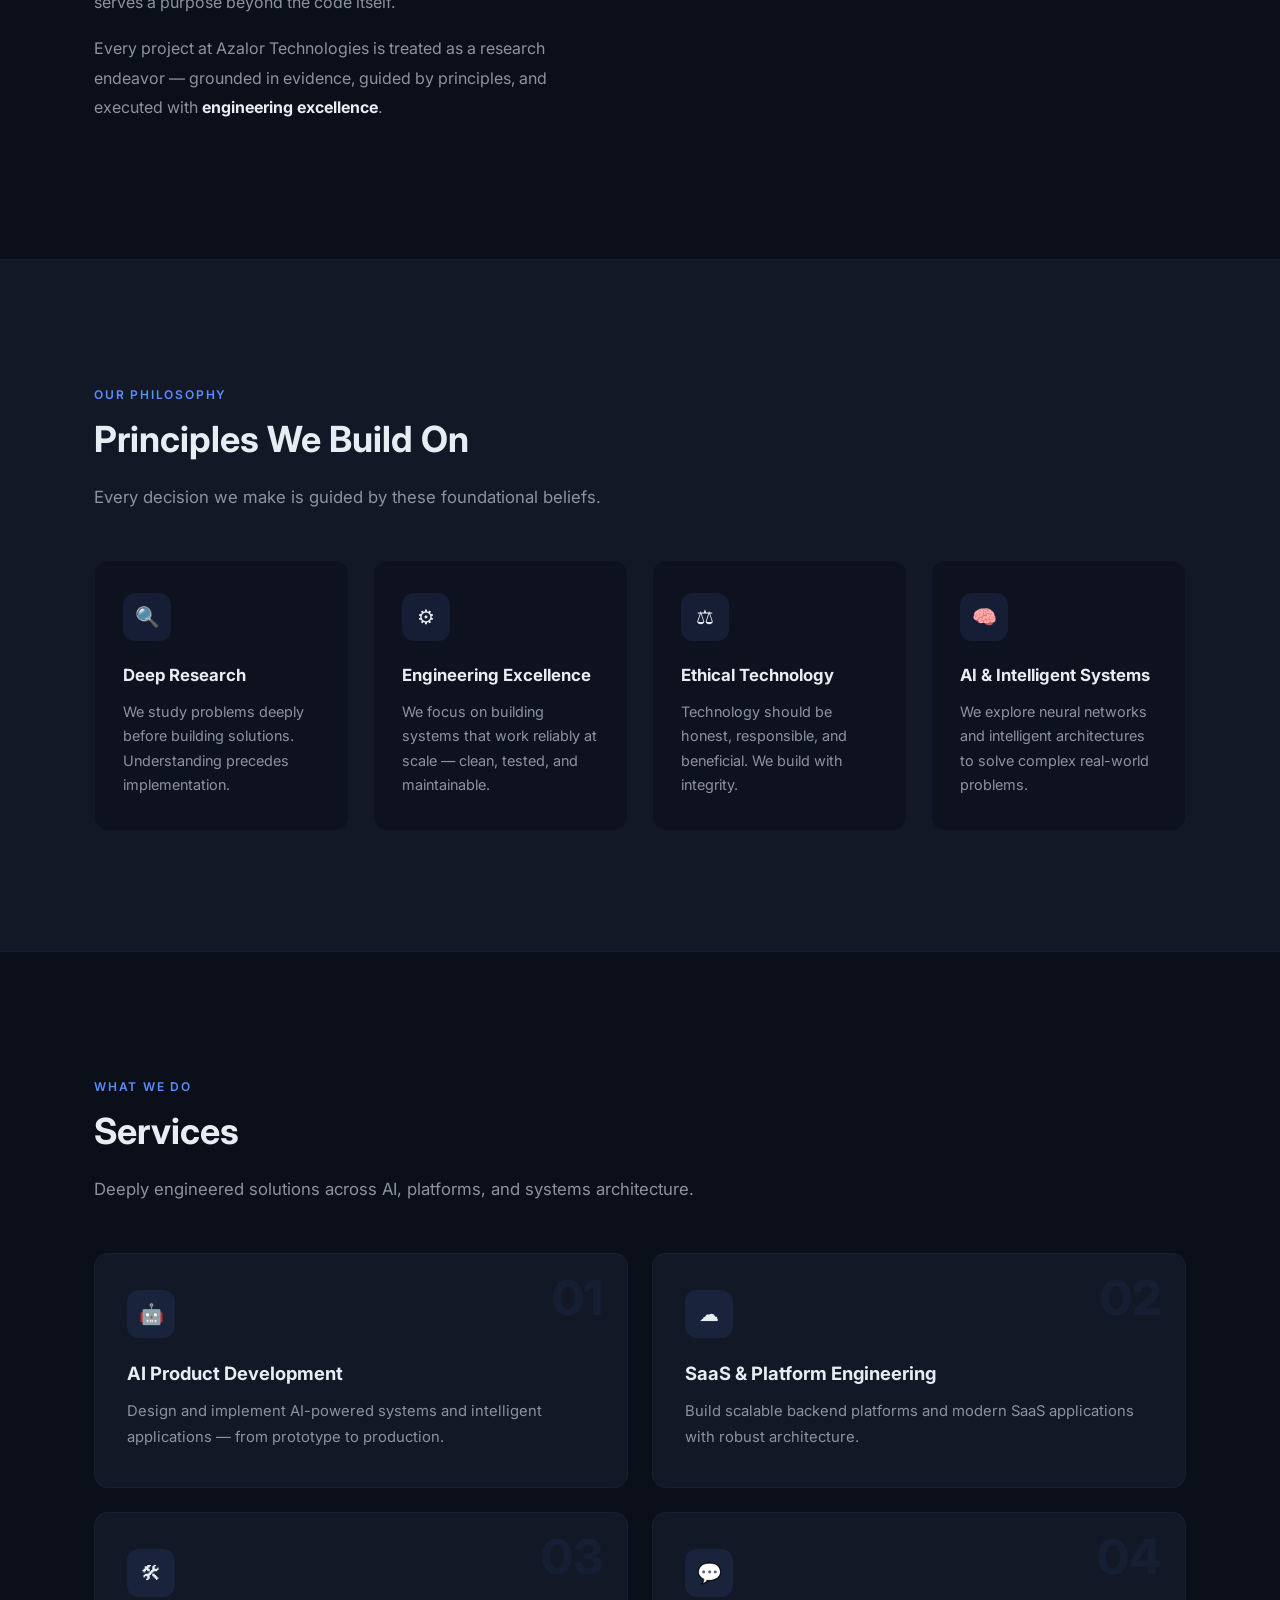
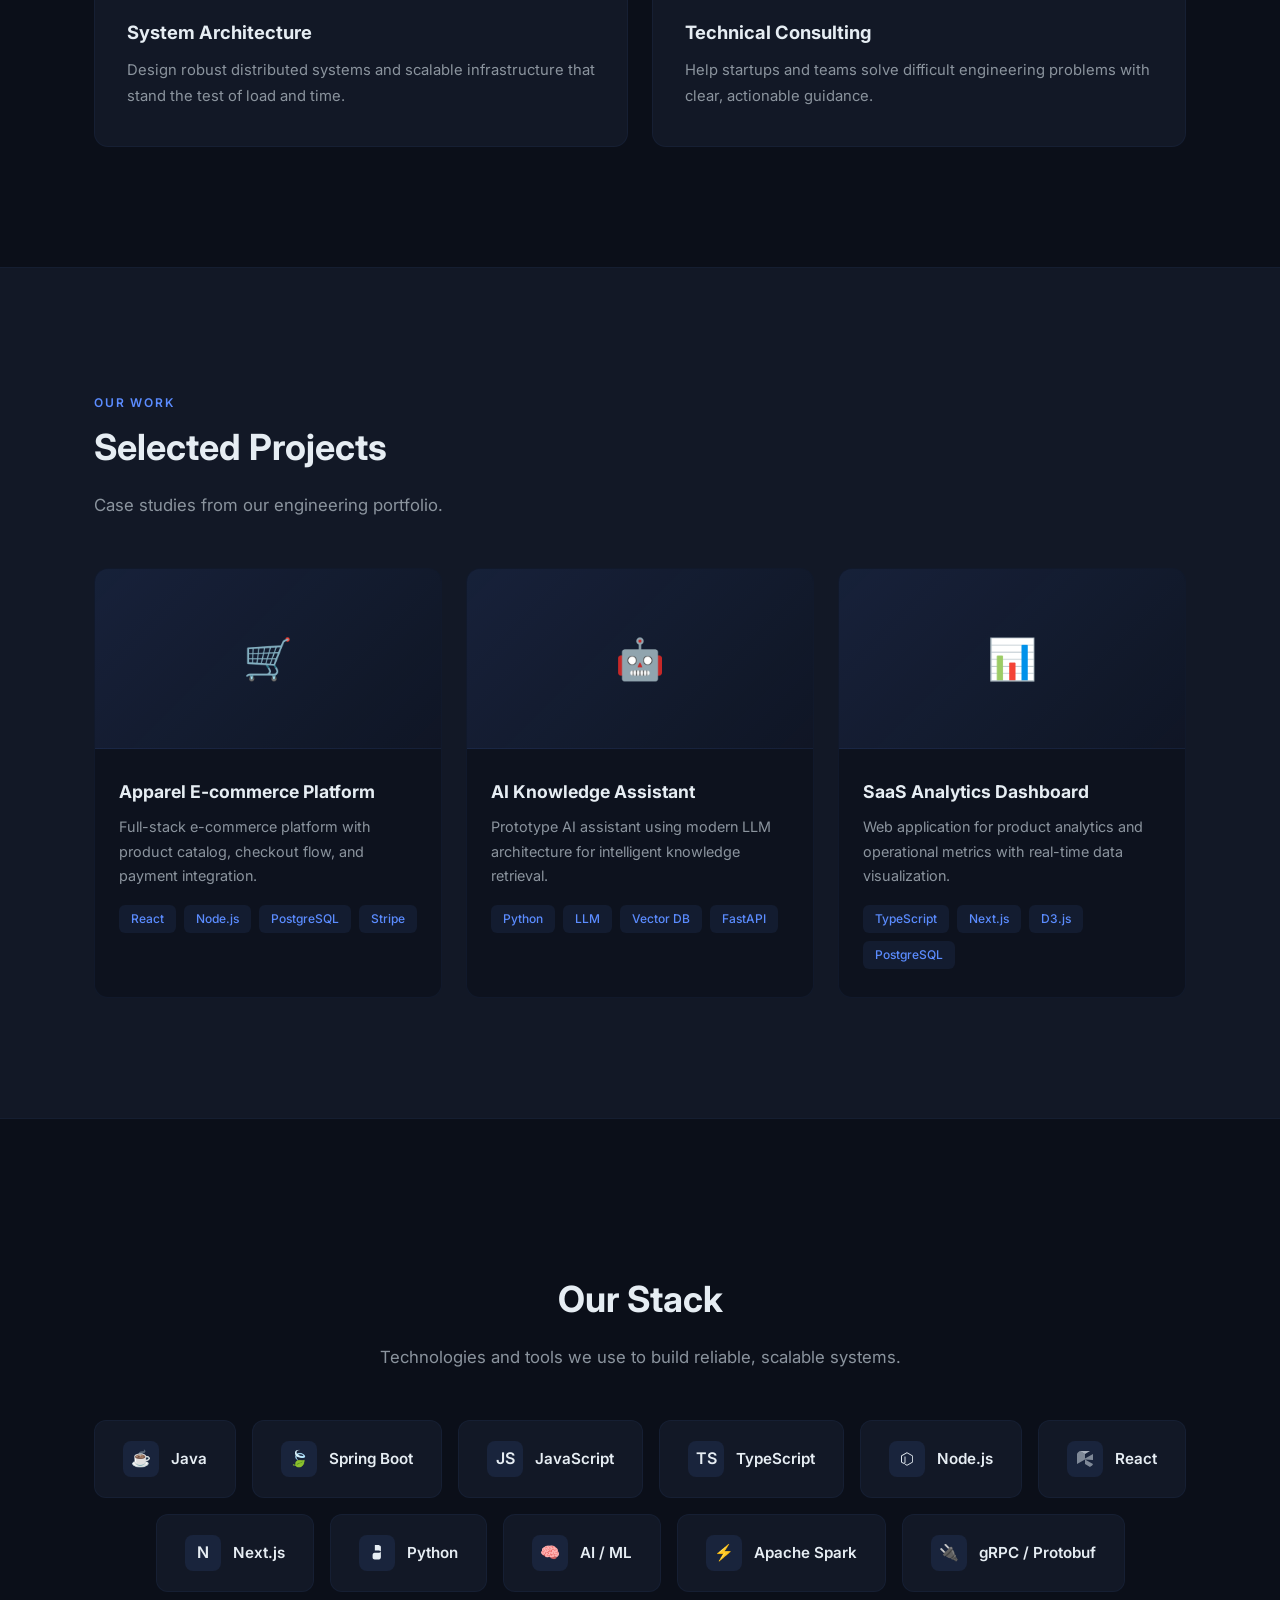
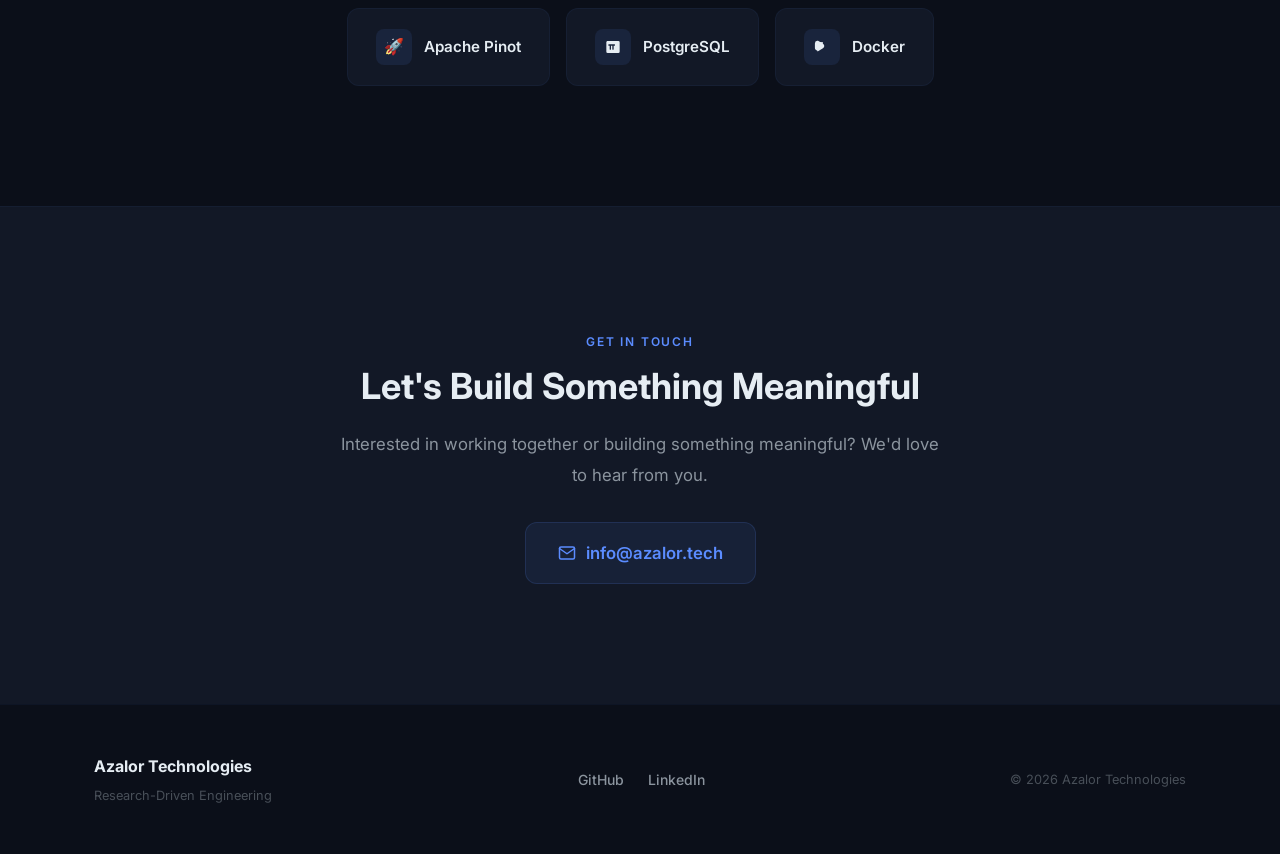
==== commit 614bbafa: "Update email, GitHub org link, remove StackOverflow" ====
--- a/index.html
+++ b/index.html
@@ -11,15 +11,16 @@
   <meta name="author" content="Saumyaraj Zala" />
   <meta name="robots" content="index, follow, max-image-preview:large, max-snippet:-1, max-video-preview:-1" />
   <meta name="googlebot" content="index, follow" />
-  <link rel="canonical" href="https://azalorlabs.github.io/azalor/" />
+  <meta name="google-site-verification" content="MUhLONthffcR5VGFysqC_e2jaiuYaMGMWGqhwMjtVA8" />
+  <link rel="canonical" href="https://azalor.tech/" />
 
   <!-- ===== OPEN GRAPH (Facebook, LinkedIn, etc.) ===== -->
   <meta property="og:type" content="website" />
   <meta property="og:site_name" content="Azalor Technologies" />
   <meta property="og:title" content="Azalor Technologies — Research-Driven AI Engineering Studio" />
   <meta property="og:description" content="We build deeply engineered software systems, AI platforms, and scalable products by combining rigorous research with practical implementation." />
-  <meta property="og:url" content="https://azalorlabs.github.io/azalor/" />
-  <meta property="og:image" content="https://azalorlabs.github.io/azalor/og-image.png" />
+  <meta property="og:url" content="https://azalor.tech/" />
+  <meta property="og:image" content="https://azalor.tech/og-image.png" />
   <meta property="og:image:width" content="1200" />
   <meta property="og:image:height" content="630" />
   <meta property="og:image:alt" content="Azalor Technologies — Research-Driven Engineering Studio" />
@@ -29,7 +30,7 @@
   <meta name="twitter:card" content="summary_large_image" />
   <meta name="twitter:title" content="Azalor Technologies — Research-Driven AI Engineering Studio" />
   <meta name="twitter:description" content="We build deeply engineered software systems, AI platforms, and scalable products by combining rigorous research with practical implementation." />
-  <meta name="twitter:image" content="https://azalorlabs.github.io/azalor/og-image.png" />
+  <meta name="twitter:image" content="https://azalor.tech/og-image.png" />
   <meta name="twitter:image:alt" content="Azalor Technologies — Research-Driven Engineering Studio" />
 
   <!-- ===== ADDITIONAL SEO SIGNALS ===== -->
@@ -46,23 +47,22 @@
     "@graph": [
       {
         "@type": "Organization",
-        "@id": "https://azalorlabs.github.io/azalor/#organization",
+        "@id": "https://azalor.tech/#organization",
         "name": "Azalor Technologies",
         "alternateName": "Azalor Labs",
-        "url": "https://azalorlabs.github.io/azalor/",
-        "logo": "https://azalorlabs.github.io/azalor/logos/logo-azalor.svg",
+        "url": "https://azalor.tech/",
+        "logo": "https://azalor.tech/logos/logo-azalor.svg",
         "description": "Research-driven engineering studio specializing in AI product development, scalable system architecture, SaaS platforms, and technical consulting.",
         "foundingDate": "2026",
         "founder": {
           "@type": "Person",
-          "@id": "https://azalorlabs.github.io/azalor/#founder",
+          "@id": "https://azalor.tech/#founder",
           "name": "Saumyaraj Zala",
           "jobTitle": "Founder & Principal Engineer",
           "url": "https://linkedin.com/in/saumyaraj",
           "sameAs": [
-            "https://github.com/saumyaraj",
-            "https://linkedin.com/in/saumyaraj",
-            "https://stackoverflow.com/users/2201808/saumyaraj"
+            "https://github.com/azalorlabs",
+            "https://linkedin.com/in/saumyaraj"
           ],
           "worksFor": {
             "@type": "Organization",
@@ -90,12 +90,11 @@
         },
         "contactPoint": {
           "@type": "ContactPoint",
-          "email": "azalor.labs@gmail.com",
+          "email": "info@azalor.tech",
           "contactType": "business inquiries"
         },
         "sameAs": [
           "https://github.com/azalorlabs",
-          "https://github.com/saumyaraj",
           "https://linkedin.com/in/saumyaraj"
         ],
         "knowsAbout": [
@@ -110,25 +109,25 @@
       },
       {
         "@type": "WebSite",
-        "@id": "https://azalorlabs.github.io/azalor/#website",
+        "@id": "https://azalor.tech/#website",
         "name": "Azalor Technologies",
-        "url": "https://azalorlabs.github.io/azalor/",
-        "publisher": { "@id": "https://azalorlabs.github.io/azalor/#organization" }
+        "url": "https://azalor.tech/",
+        "publisher": { "@id": "https://azalor.tech/#organization" }
       },
       {
         "@type": "WebPage",
-        "@id": "https://azalorlabs.github.io/azalor/#webpage",
+        "@id": "https://azalor.tech/#webpage",
         "name": "Azalor Technologies — AI Engineering Studio",
-        "url": "https://azalorlabs.github.io/azalor/",
-        "isPartOf": { "@id": "https://azalorlabs.github.io/azalor/#website" },
-        "about": { "@id": "https://azalorlabs.github.io/azalor/#organization" },
+        "url": "https://azalor.tech/",
+        "isPartOf": { "@id": "https://azalor.tech/#website" },
+        "about": { "@id": "https://azalor.tech/#organization" },
         "description": "Research-driven engineering studio building deeply engineered software systems, AI platforms, and scalable products."
       },
       {
         "@type": "ProfessionalService",
-        "@id": "https://azalorlabs.github.io/azalor/#service",
+        "@id": "https://azalor.tech/#service",
         "name": "Azalor Technologies",
-        "provider": { "@id": "https://azalorlabs.github.io/azalor/#organization" },
+        "provider": { "@id": "https://azalor.tech/#organization" },
         "serviceType": [
           "AI Product Development",
           "SaaS & Platform Engineering",
@@ -487,9 +486,9 @@
           Interested in working together or building something meaningful?
           We'd love to hear from you.
         </p>
-        <a href="mailto:azalor.labs@gmail.com" class="contact-email reveal" aria-label="Email us at azalor.labs@gmail.com">
+        <a href="mailto:info@azalor.tech" class="contact-email reveal" aria-label="Email us at info@azalor.tech">
           <svg width="18" height="18" fill="none" stroke="currentColor" stroke-width="2" stroke-linecap="round" stroke-linejoin="round" viewBox="0 0 24 24"><path d="M4 4h16c1.1 0 2 .9 2 2v12c0 1.1-.9 2-2 2H4c-1.1 0-2-.9-2-2V6c0-1.1.9-2 2-2z"/><polyline points="22,6 12,13 2,6"/></svg>
-          azalor.labs@gmail.com
+          info@azalor.tech
         </a>
       </div>
     </div>
@@ -506,9 +505,8 @@
           <span class="footer-tagline">Research-Driven Engineering</span>
         </div>
         <div class="footer-links">
-          <a href="https://github.com/saumyaraj" target="_blank" rel="noopener noreferrer">GitHub</a>
+          <a href="https://github.com/azalorlabs" target="_blank" rel="noopener noreferrer">GitHub</a>
           <a href="https://linkedin.com/in/saumyaraj" target="_blank" rel="noopener noreferrer">LinkedIn</a>
-          <a href="https://stackoverflow.com/users/2201808/saumyaraj" target="_blank" rel="noopener noreferrer">Stack Overflow</a>
         </div>
         <span class="footer-copy">&copy; <span id="year"></span> Azalor Technologies</span>
       </div>
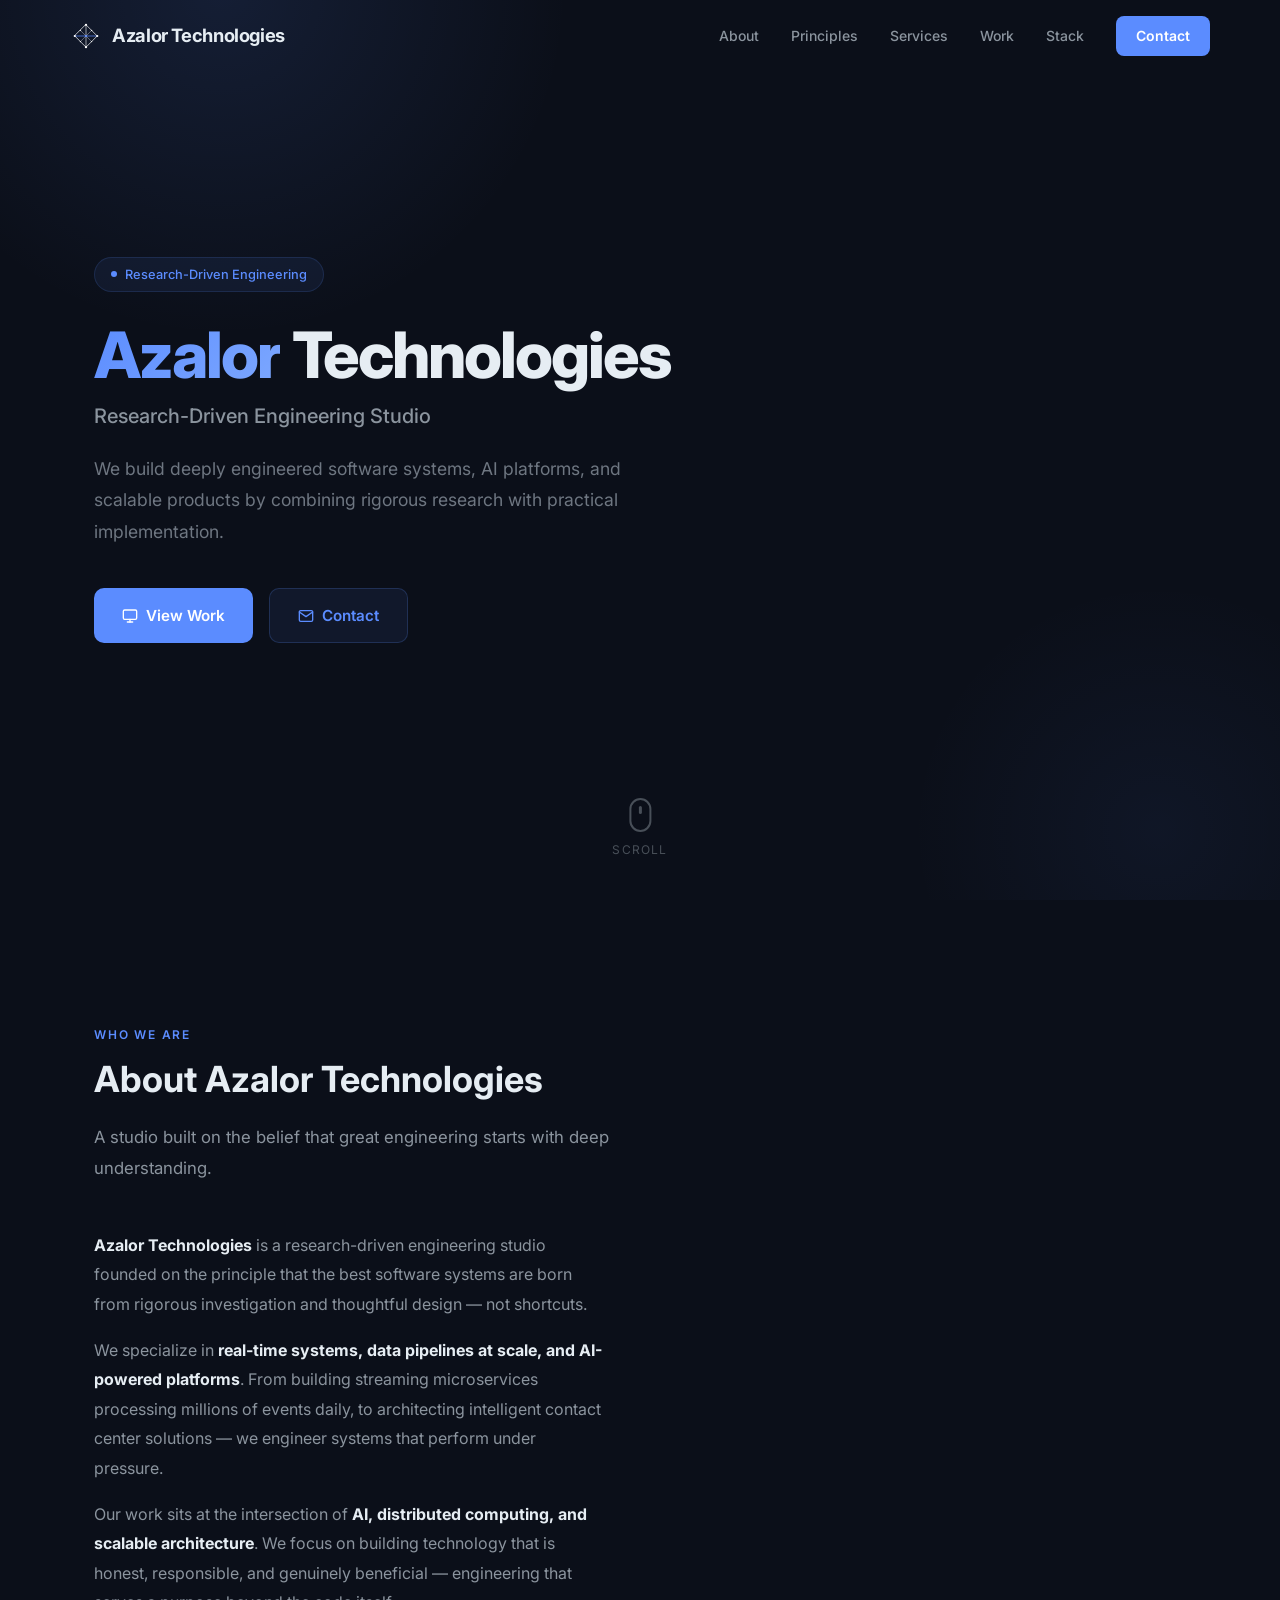
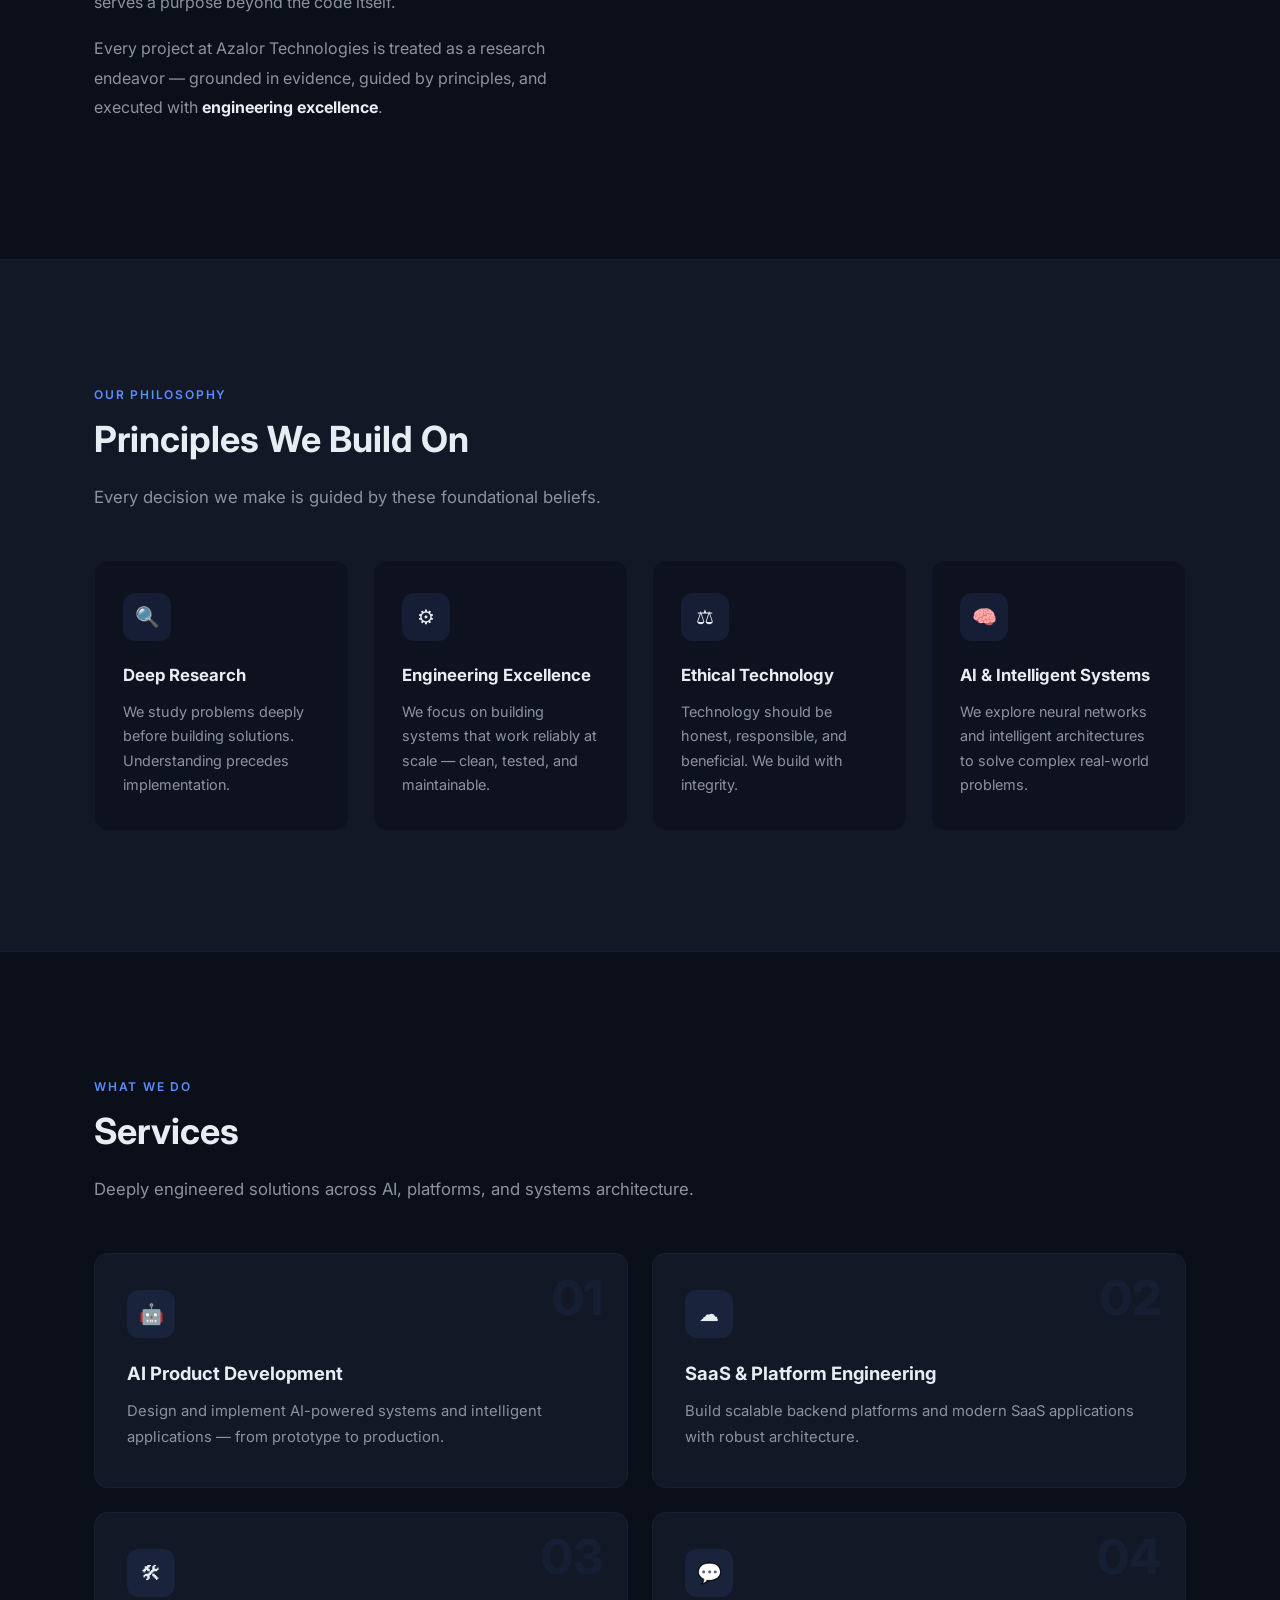
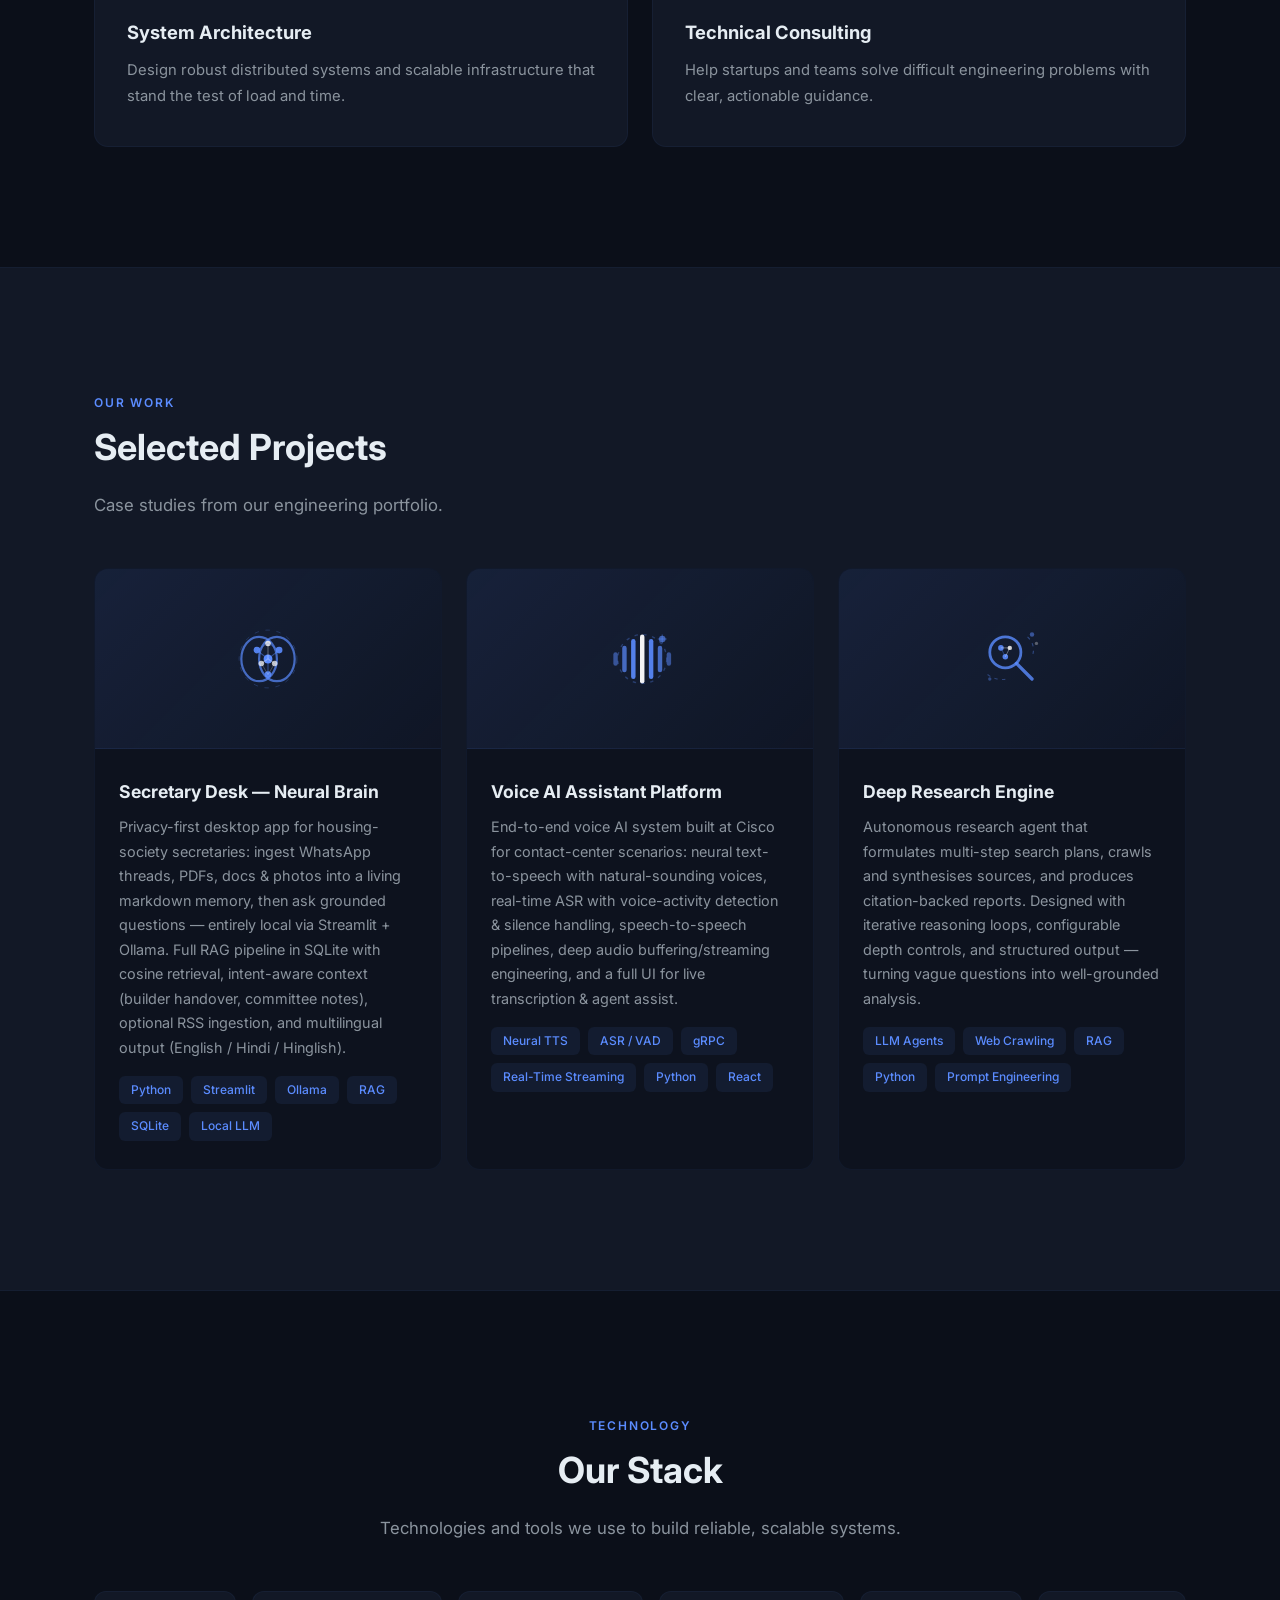
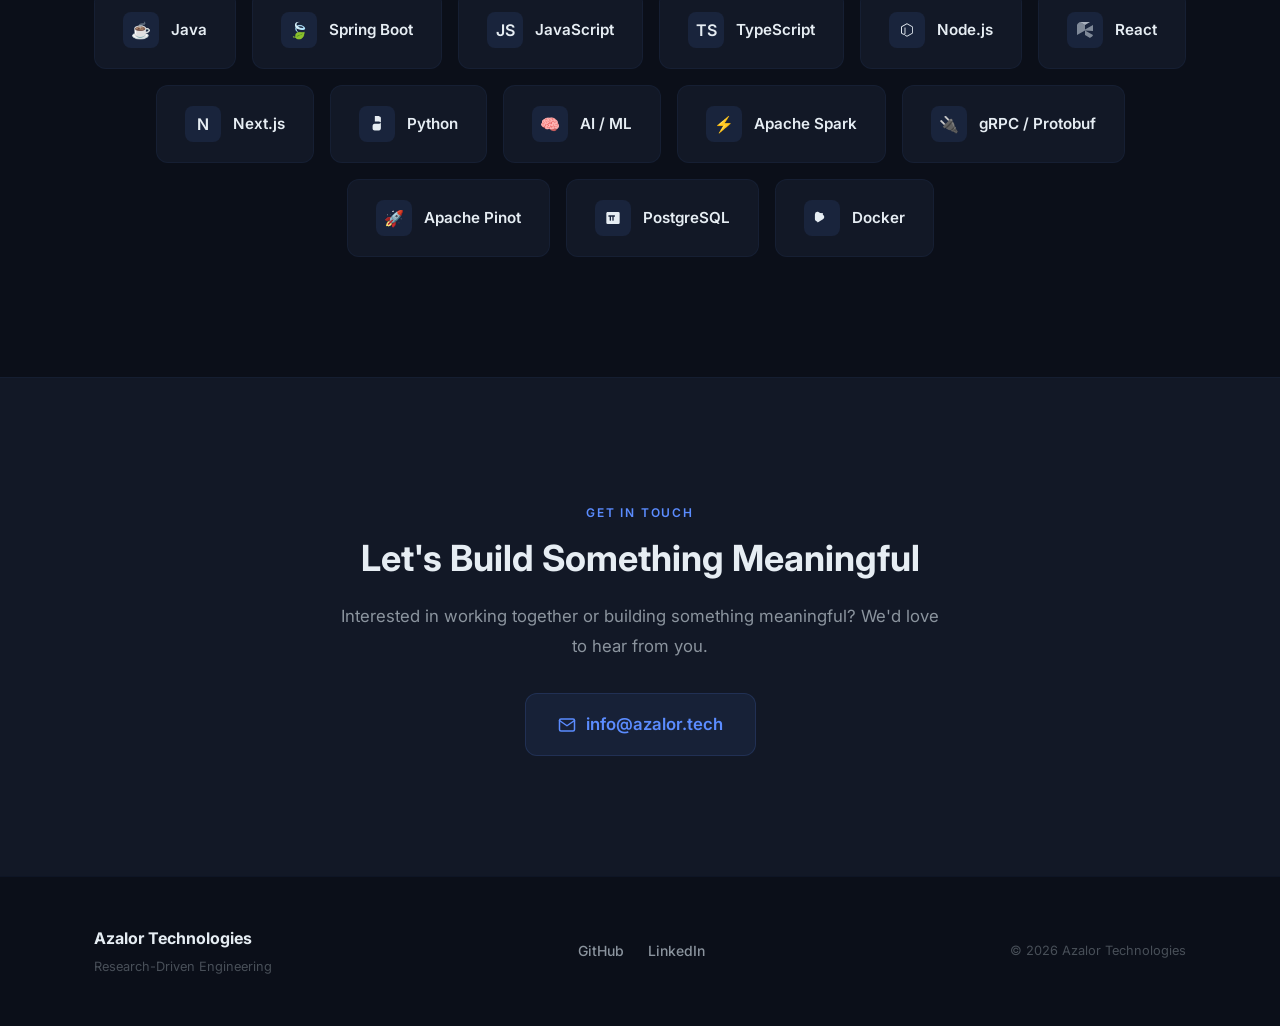
==== commit 95ec7d1b: "Replace placeholder works with real projects: Secretary Desk, Voice AI Assistant, Deep Research Engi" ====
--- a/index.html
+++ b/index.html
@@ -351,45 +351,127 @@
       </p>
 
       <div class="projects-grid">
+
+        <!-- 1 — Secretary Desk (Neural Brain) -->
         <div class="project-card">
-          <div class="project-thumb">&#128722;</div>
+          <div class="project-thumb">
+            <svg width="72" height="72" viewBox="0 0 72 72" fill="none" xmlns="http://www.w3.org/2000/svg">
+              <!-- brain outline -->
+              <ellipse cx="28" cy="36" rx="16" ry="20" stroke="#5b8cff" stroke-width="2" fill="none" opacity="0.7"/>
+              <ellipse cx="44" cy="36" rx="16" ry="20" stroke="#5b8cff" stroke-width="2" fill="none" opacity="0.7"/>
+              <!-- neural nodes -->
+              <circle cx="26" cy="28" r="3" fill="#5b8cff" opacity="0.9"/>
+              <circle cx="36" cy="22" r="2.5" fill="#fff" opacity="0.8"/>
+              <circle cx="46" cy="28" r="3" fill="#5b8cff" opacity="0.9"/>
+              <circle cx="30" cy="40" r="2.5" fill="#fff" opacity="0.7"/>
+              <circle cx="42" cy="40" r="2.5" fill="#fff" opacity="0.7"/>
+              <circle cx="36" cy="50" r="3" fill="#5b8cff" opacity="0.9"/>
+              <circle cx="36" cy="36" r="4" fill="#5b8cff"/>
+              <!-- synaptic connections -->
+              <line x1="26" y1="28" x2="36" y2="36" stroke="#5b8cff" stroke-width="1" opacity="0.45"/>
+              <line x1="46" y1="28" x2="36" y2="36" stroke="#5b8cff" stroke-width="1" opacity="0.45"/>
+              <line x1="36" y1="22" x2="36" y2="36" stroke="#fff" stroke-width="1" opacity="0.3"/>
+              <line x1="30" y1="40" x2="36" y2="36" stroke="#fff" stroke-width="1" opacity="0.3"/>
+              <line x1="42" y1="40" x2="36" y2="36" stroke="#fff" stroke-width="1" opacity="0.3"/>
+              <line x1="36" y1="50" x2="36" y2="36" stroke="#5b8cff" stroke-width="1" opacity="0.45"/>
+              <line x1="26" y1="28" x2="36" y2="22" stroke="#5b8cff" stroke-width="0.8" opacity="0.3"/>
+              <line x1="46" y1="28" x2="36" y2="22" stroke="#5b8cff" stroke-width="0.8" opacity="0.3"/>
+              <line x1="30" y1="40" x2="36" y2="50" stroke="#fff" stroke-width="0.8" opacity="0.25"/>
+              <line x1="42" y1="40" x2="36" y2="50" stroke="#fff" stroke-width="0.8" opacity="0.25"/>
+              <!-- data pulse ring -->
+              <circle cx="36" cy="36" r="26" stroke="#5b8cff" stroke-width="0.8" stroke-dasharray="4 6" opacity="0.25"/>
+            </svg>
+          </div>
           <div class="project-body">
-            <h3>Apparel E-commerce Platform</h3>
-            <p>Full-stack e-commerce platform with product catalog, checkout flow, and payment integration.</p>
+            <h3>Secretary Desk &mdash; Neural Brain</h3>
+            <p>
+              Privacy-first desktop app for housing-society secretaries: ingest WhatsApp threads, PDFs, docs &amp; photos into a living markdown memory, then ask grounded questions — entirely local via Streamlit + Ollama. Full RAG pipeline in SQLite with cosine retrieval, intent-aware context (builder handover, committee notes), optional RSS ingestion, and multilingual output (English / Hindi / Hinglish).
+            </p>
             <div class="project-tags">
-              <span>React</span>
-              <span>Node.js</span>
-              <span>PostgreSQL</span>
-              <span>Stripe</span>
+              <span>Python</span>
+              <span>Streamlit</span>
+              <span>Ollama</span>
+              <span>RAG</span>
+              <span>SQLite</span>
+              <span>Local LLM</span>
             </div>
           </div>
         </div>
+
+        <!-- 2 — Voice AI Assistant (Cisco) -->
         <div class="project-card">
-          <div class="project-thumb">&#129302;</div>
+          <div class="project-thumb">
+            <svg width="72" height="72" viewBox="0 0 72 72" fill="none" xmlns="http://www.w3.org/2000/svg">
+              <!-- sound wave bars -->
+              <rect x="12" y="30" width="4" height="12" rx="2" fill="#5b8cff" opacity="0.5"/>
+              <rect x="20" y="24" width="4" height="24" rx="2" fill="#5b8cff" opacity="0.7"/>
+              <rect x="28" y="18" width="4" height="36" rx="2" fill="#5b8cff" opacity="0.9"/>
+              <rect x="36" y="14" width="4" height="44" rx="2" fill="#fff" opacity="0.95"/>
+              <rect x="44" y="18" width="4" height="36" rx="2" fill="#5b8cff" opacity="0.9"/>
+              <rect x="52" y="24" width="4" height="24" rx="2" fill="#5b8cff" opacity="0.7"/>
+              <rect x="60" y="30" width="4" height="12" rx="2" fill="#5b8cff" opacity="0.5"/>
+              <!-- mic circle -->
+              <circle cx="38" cy="36" r="22" stroke="#5b8cff" stroke-width="1.2" stroke-dasharray="3 5" opacity="0.3"/>
+              <!-- small AI spark -->
+              <circle cx="56" cy="18" r="3" fill="#5b8cff" opacity="0.6"/>
+              <line x1="56" y1="14" x2="56" y2="22" stroke="#5b8cff" stroke-width="1" opacity="0.4"/>
+              <line x1="52" y1="18" x2="60" y2="18" stroke="#5b8cff" stroke-width="1" opacity="0.4"/>
+            </svg>
+          </div>
           <div class="project-body">
-            <h3>AI Knowledge Assistant</h3>
-            <p>Prototype AI assistant using modern LLM architecture for intelligent knowledge retrieval.</p>
+            <h3>Voice AI Assistant Platform</h3>
+            <p>
+              End-to-end voice AI system built at Cisco for contact-center scenarios: neural text-to-speech with natural-sounding voices, real-time ASR with voice-activity detection &amp; silence handling, speech-to-speech pipelines, deep audio buffering/streaming engineering, and a full UI for live transcription &amp; agent assist.
+            </p>
             <div class="project-tags">
+              <span>Neural TTS</span>
+              <span>ASR / VAD</span>
+              <span>gRPC</span>
+              <span>Real-Time Streaming</span>
               <span>Python</span>
-              <span>LLM</span>
-              <span>Vector DB</span>
-              <span>FastAPI</span>
+              <span>React</span>
             </div>
           </div>
         </div>
+
+        <!-- 3 — Deep Research Engine -->
         <div class="project-card">
-          <div class="project-thumb">&#128202;</div>
+          <div class="project-thumb">
+            <svg width="72" height="72" viewBox="0 0 72 72" fill="none" xmlns="http://www.w3.org/2000/svg">
+              <!-- magnifying glass -->
+              <circle cx="30" cy="30" r="14" stroke="#5b8cff" stroke-width="2.5" fill="none" opacity="0.8"/>
+              <line x1="40" y1="40" x2="54" y2="54" stroke="#5b8cff" stroke-width="3" stroke-linecap="round" opacity="0.8"/>
+              <!-- knowledge graph nodes inside lens -->
+              <circle cx="26" cy="26" r="2.5" fill="#5b8cff" opacity="0.9"/>
+              <circle cx="34" cy="26" r="2" fill="#fff" opacity="0.8"/>
+              <circle cx="30" cy="34" r="2.5" fill="#5b8cff" opacity="0.9"/>
+              <line x1="26" y1="26" x2="34" y2="26" stroke="#fff" stroke-width="0.8" opacity="0.4"/>
+              <line x1="26" y1="26" x2="30" y2="34" stroke="#5b8cff" stroke-width="0.8" opacity="0.4"/>
+              <line x1="34" y1="26" x2="30" y2="34" stroke="#fff" stroke-width="0.8" opacity="0.4"/>
+              <!-- orbiting arcs -->
+              <path d="M50 16 Q58 24 54 34" stroke="#5b8cff" stroke-width="1" stroke-dasharray="3 4" fill="none" opacity="0.4"/>
+              <path d="M14 50 Q22 56 32 54" stroke="#5b8cff" stroke-width="1" stroke-dasharray="3 4" fill="none" opacity="0.35"/>
+              <!-- spark dots -->
+              <circle cx="54" cy="14" r="2" fill="#5b8cff" opacity="0.5"/>
+              <circle cx="58" cy="22" r="1.5" fill="#fff" opacity="0.3"/>
+              <circle cx="16" cy="54" r="1.5" fill="#5b8cff" opacity="0.4"/>
+            </svg>
+          </div>
           <div class="project-body">
-            <h3>SaaS Analytics Dashboard</h3>
-            <p>Web application for product analytics and operational metrics with real-time data visualization.</p>
+            <h3>Deep Research Engine</h3>
+            <p>
+              Autonomous research agent that formulates multi-step search plans, crawls and synthesises sources, and produces citation-backed reports. Designed with iterative reasoning loops, configurable depth controls, and structured output — turning vague questions into well-grounded analysis.
+            </p>
             <div class="project-tags">
-              <span>TypeScript</span>
-              <span>Next.js</span>
-              <span>D3.js</span>
-              <span>PostgreSQL</span>
+              <span>LLM Agents</span>
+              <span>Web Crawling</span>
+              <span>RAG</span>
+              <span>Python</span>
+              <span>Prompt Engineering</span>
             </div>
           </div>
         </div>
+
       </div>
     </div>
   </section>
--- a/styles.css
+++ b/styles.css
@@ -603,6 +603,12 @@
   justify-content: center;
   font-size: 2.5rem;
   border-bottom: 1px solid rgba(91, 140, 255, 0.06);
+}
+
+.project-thumb svg {
+  width: 80px;
+  height: 80px;
+  flex-shrink: 0;
 }
 
 .project-body {
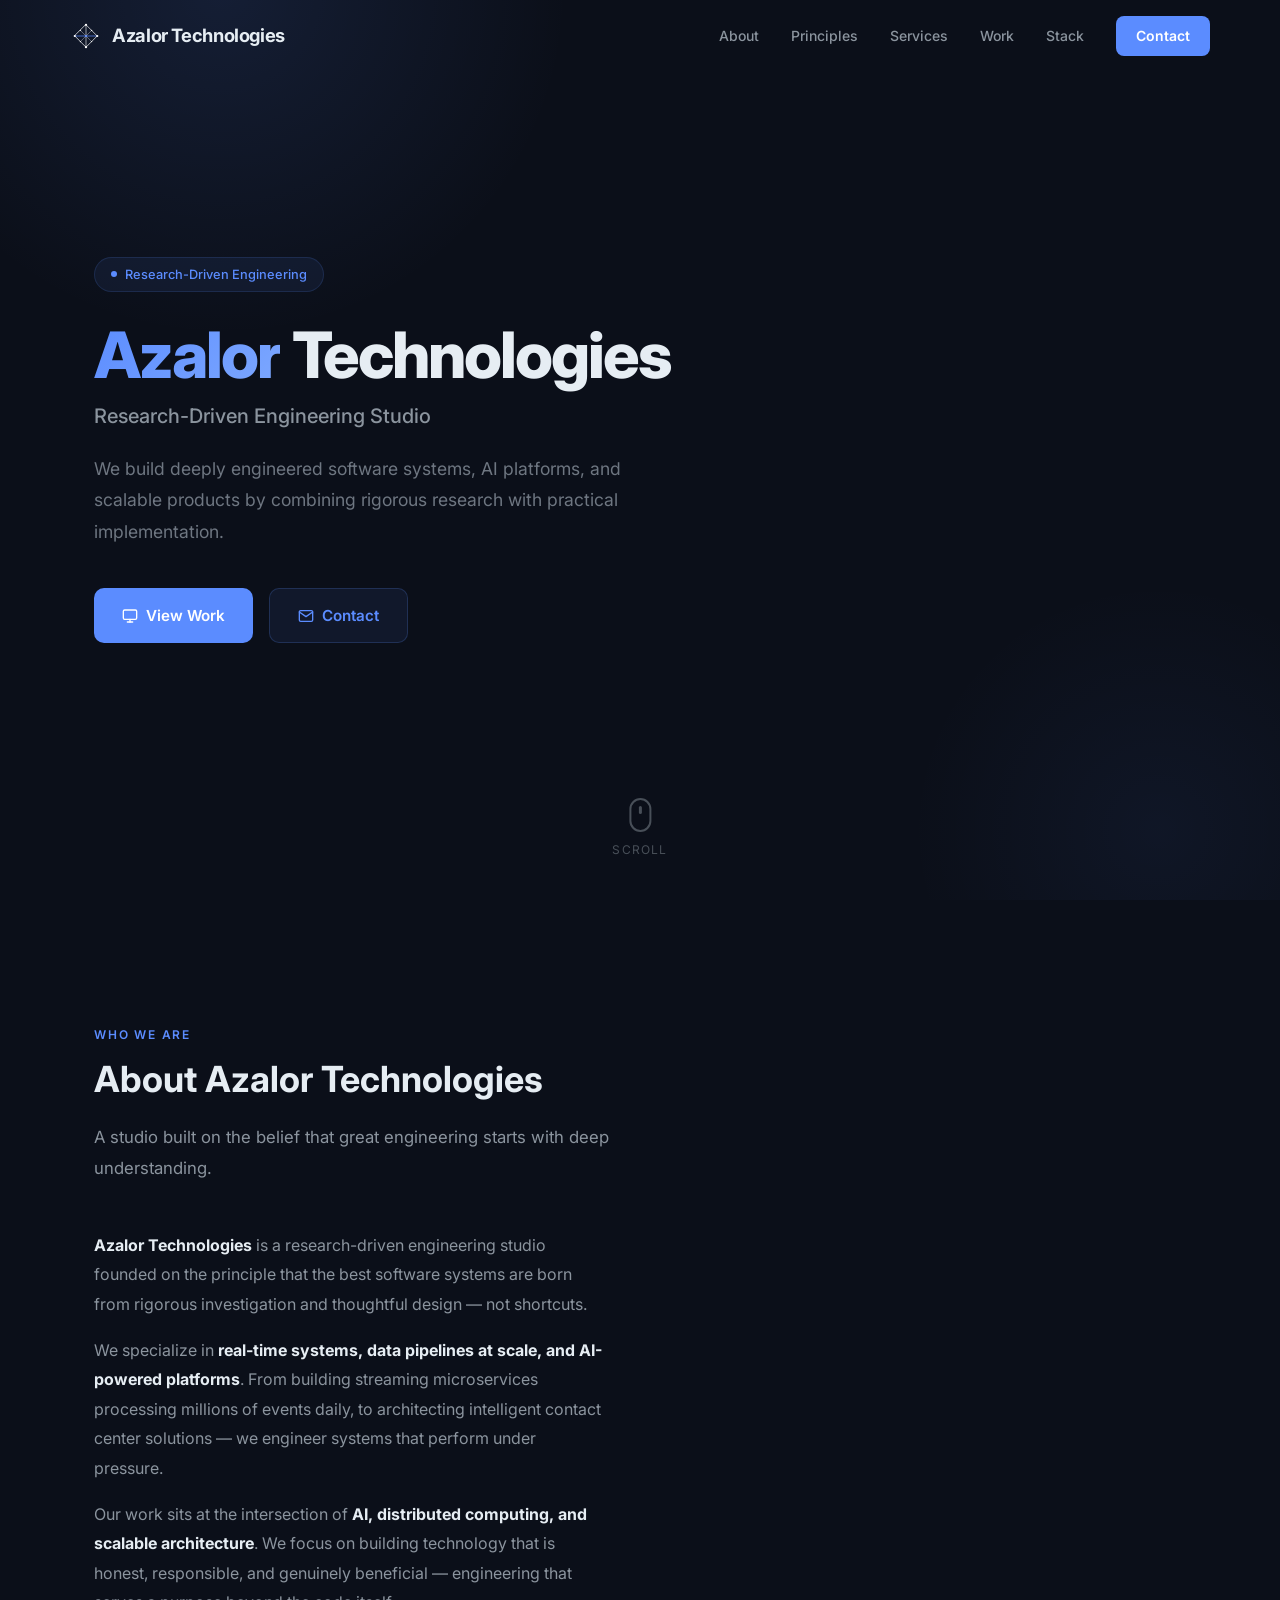
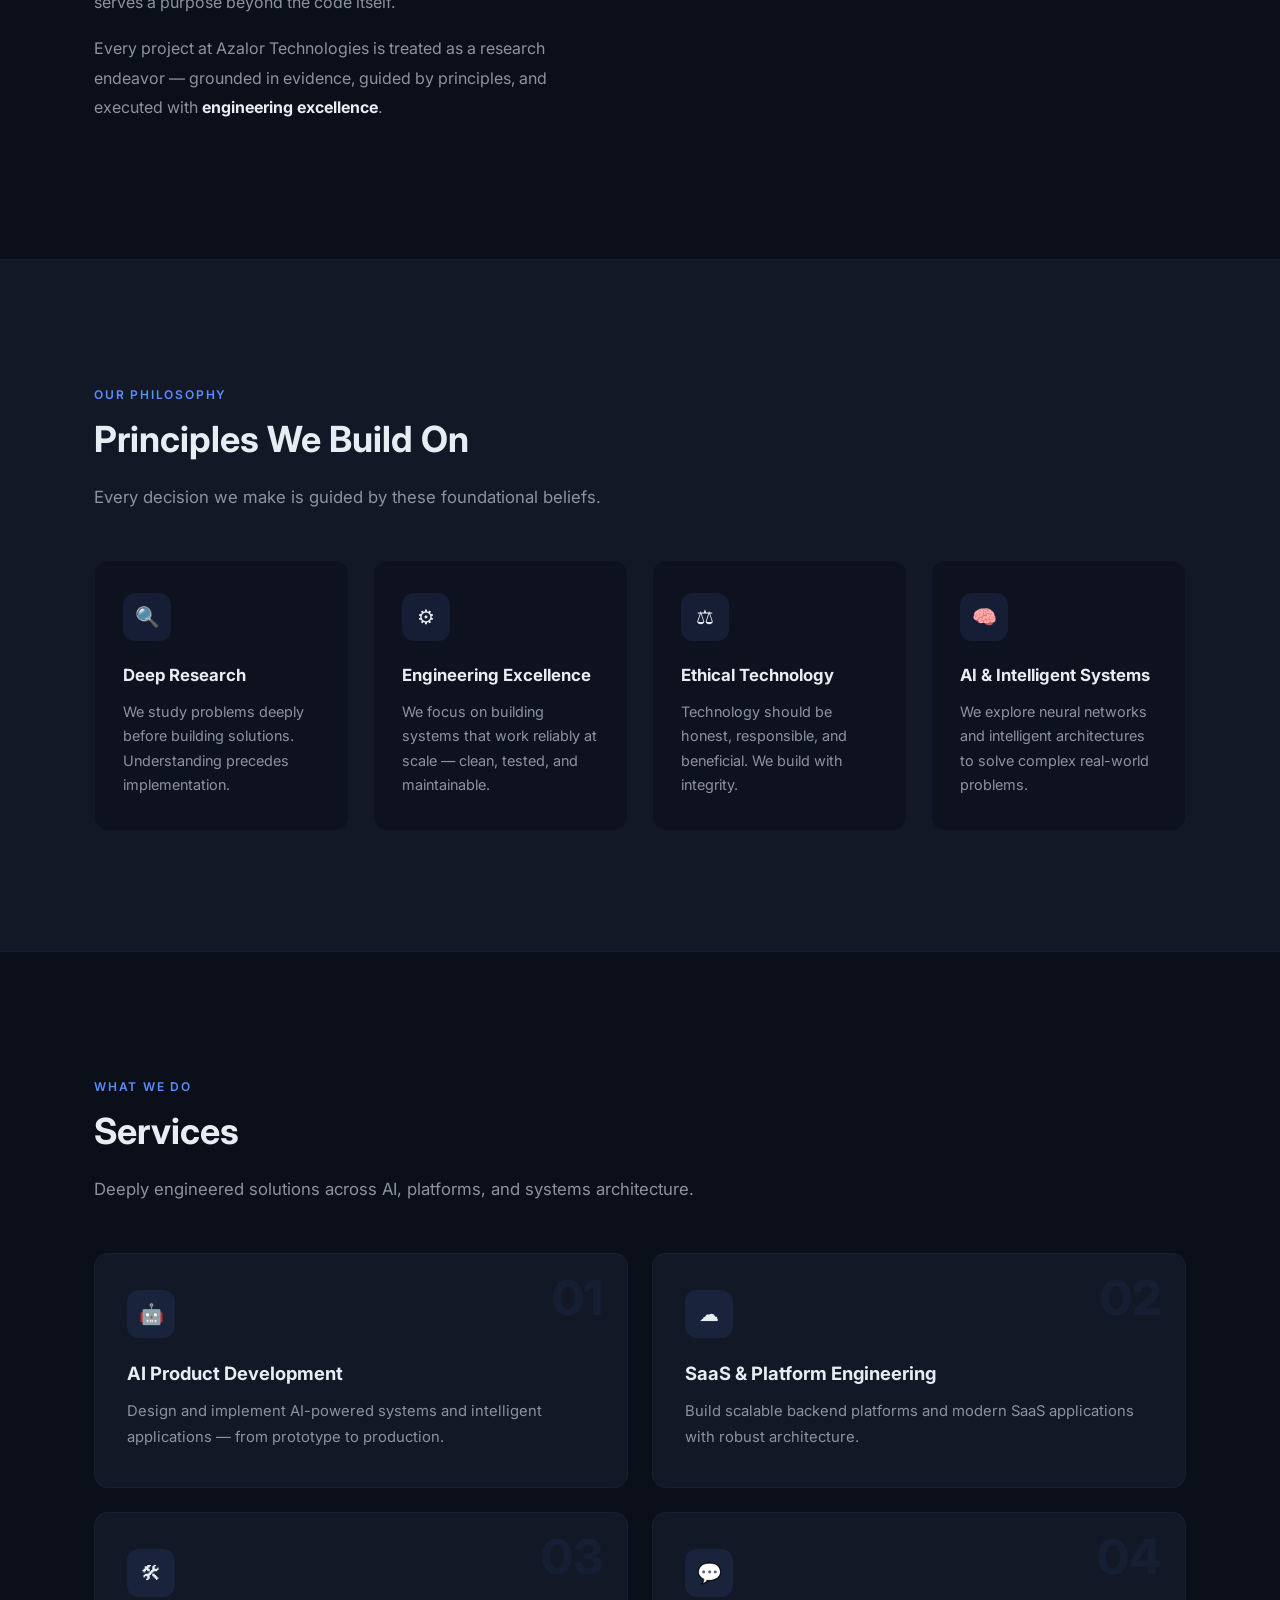
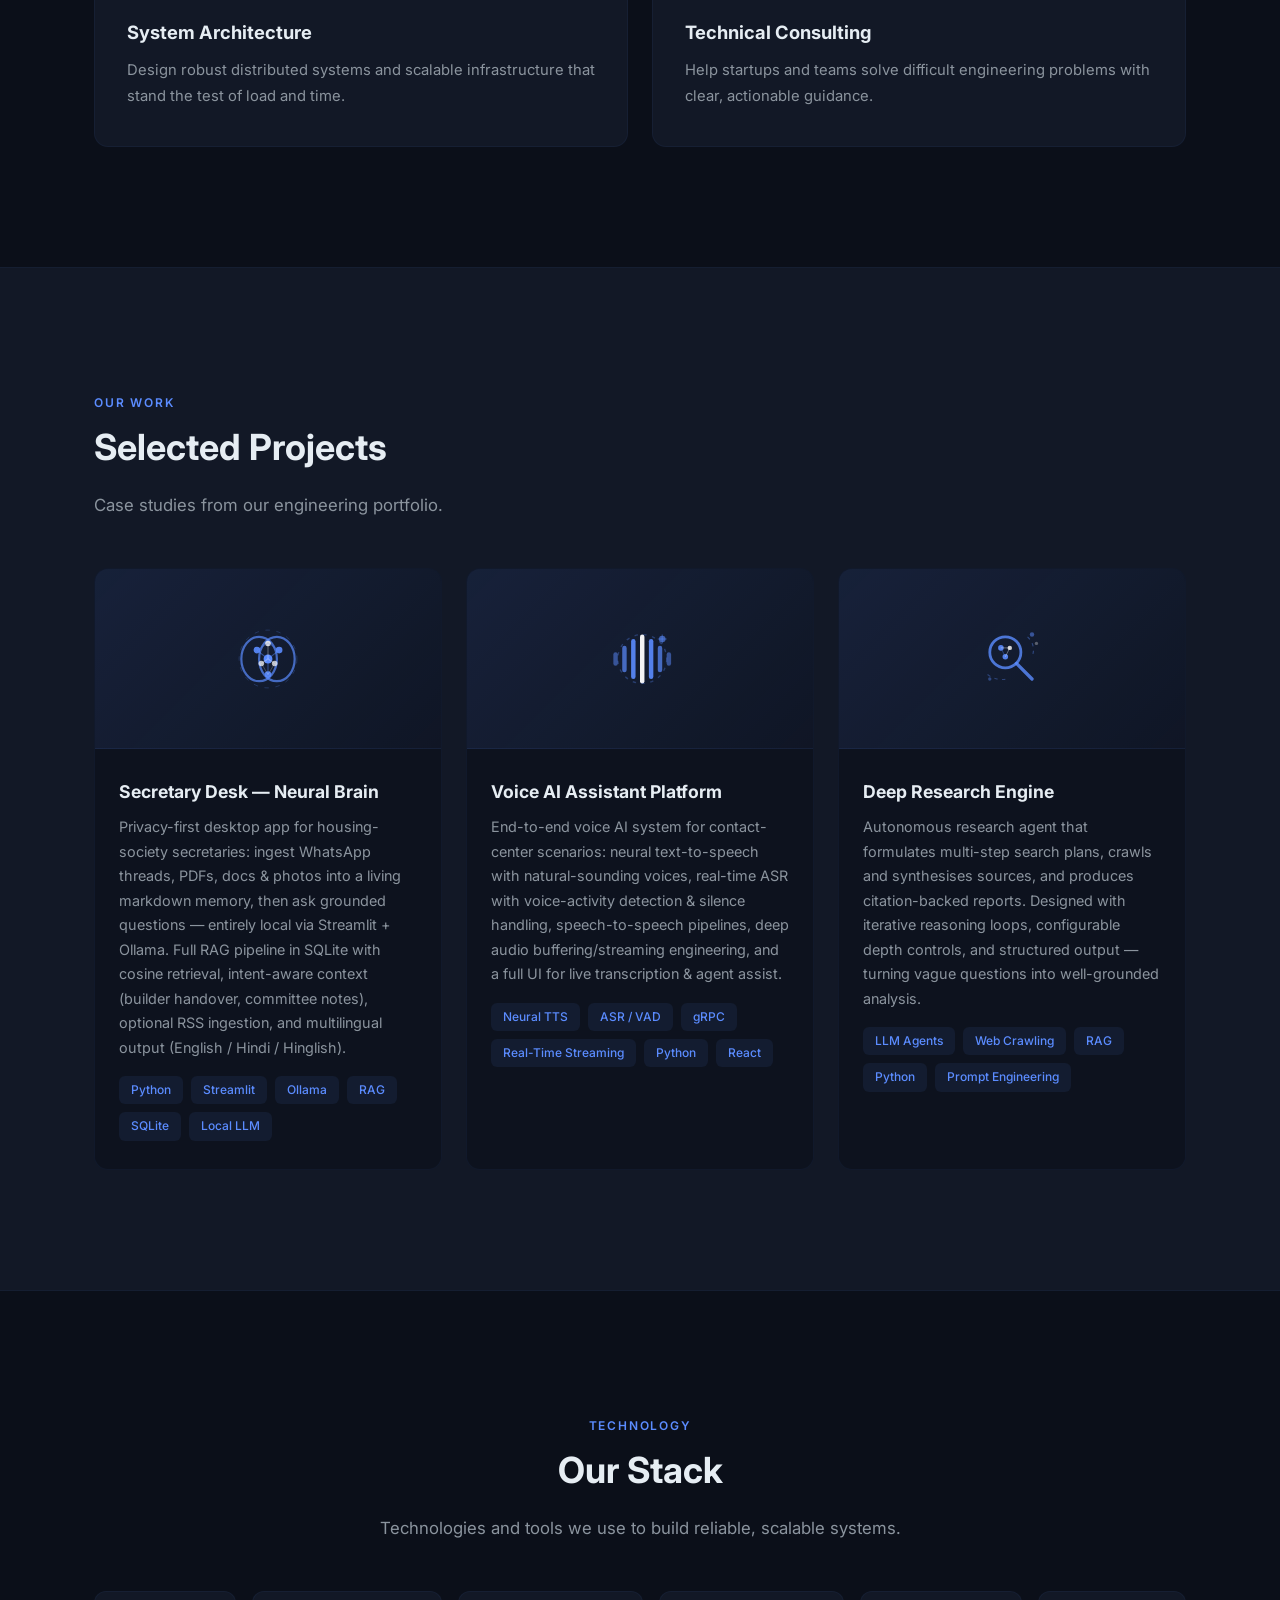
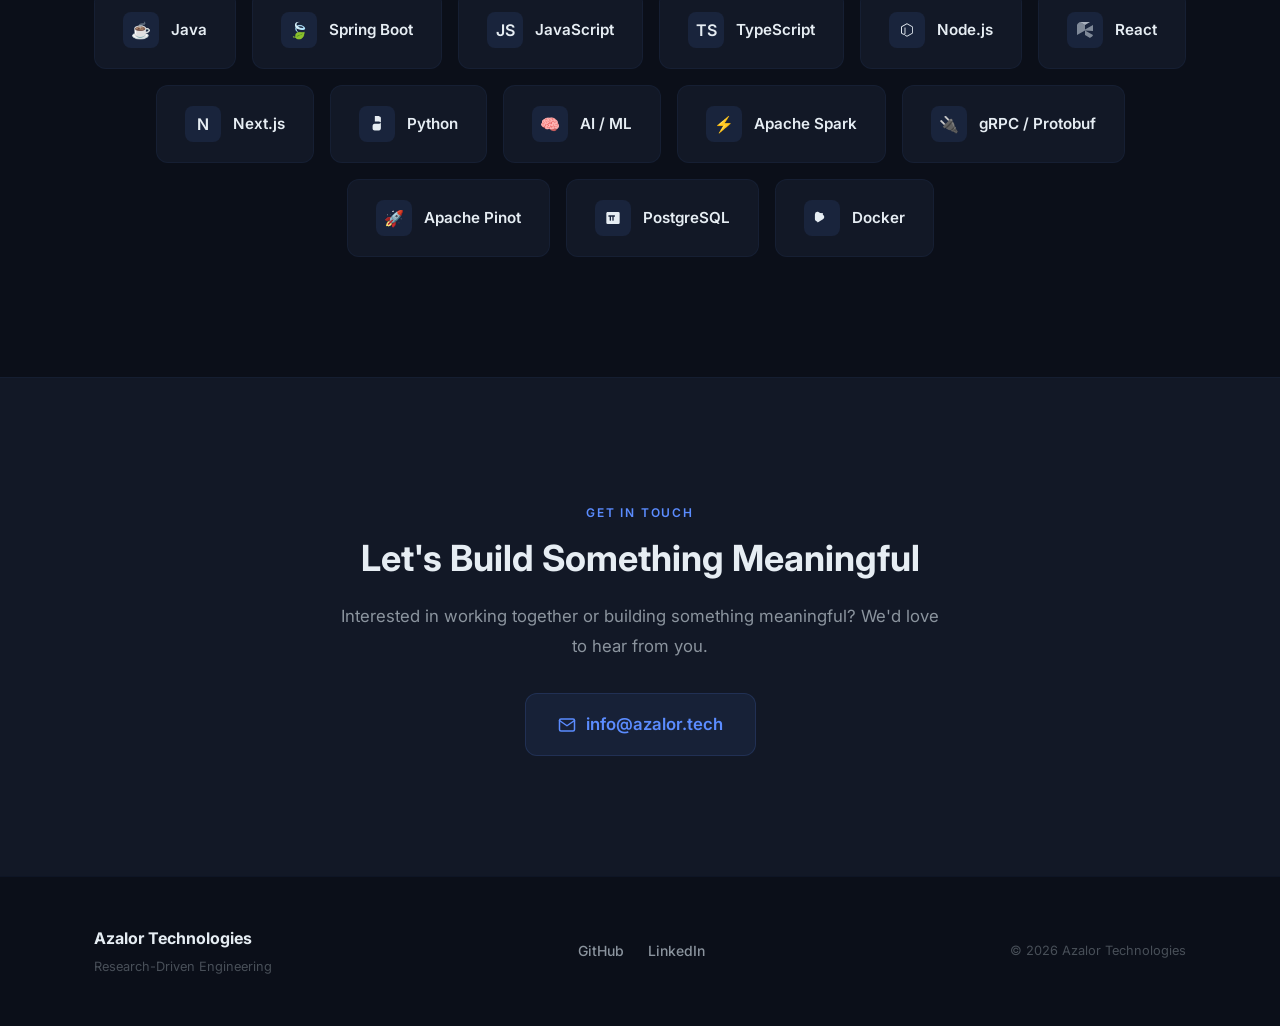
==== commit 0d5369a4: "Remove Cisco mention from Voice AI Assistant card" ====
--- a/index.html
+++ b/index.html
@@ -398,7 +398,7 @@
           </div>
         </div>
 
-        <!-- 2 — Voice AI Assistant (Cisco) -->
+        <!-- 2 — Voice AI Assistant -->
         <div class="project-card">
           <div class="project-thumb">
             <svg width="72" height="72" viewBox="0 0 72 72" fill="none" xmlns="http://www.w3.org/2000/svg">
@@ -421,7 +421,7 @@
           <div class="project-body">
             <h3>Voice AI Assistant Platform</h3>
             <p>
-              End-to-end voice AI system built at Cisco for contact-center scenarios: neural text-to-speech with natural-sounding voices, real-time ASR with voice-activity detection &amp; silence handling, speech-to-speech pipelines, deep audio buffering/streaming engineering, and a full UI for live transcription &amp; agent assist.
+              End-to-end voice AI system for contact-center scenarios: neural text-to-speech with natural-sounding voices, real-time ASR with voice-activity detection &amp; silence handling, speech-to-speech pipelines, deep audio buffering/streaming engineering, and a full UI for live transcription &amp; agent assist.
             </p>
             <div class="project-tags">
               <span>Neural TTS</span>
